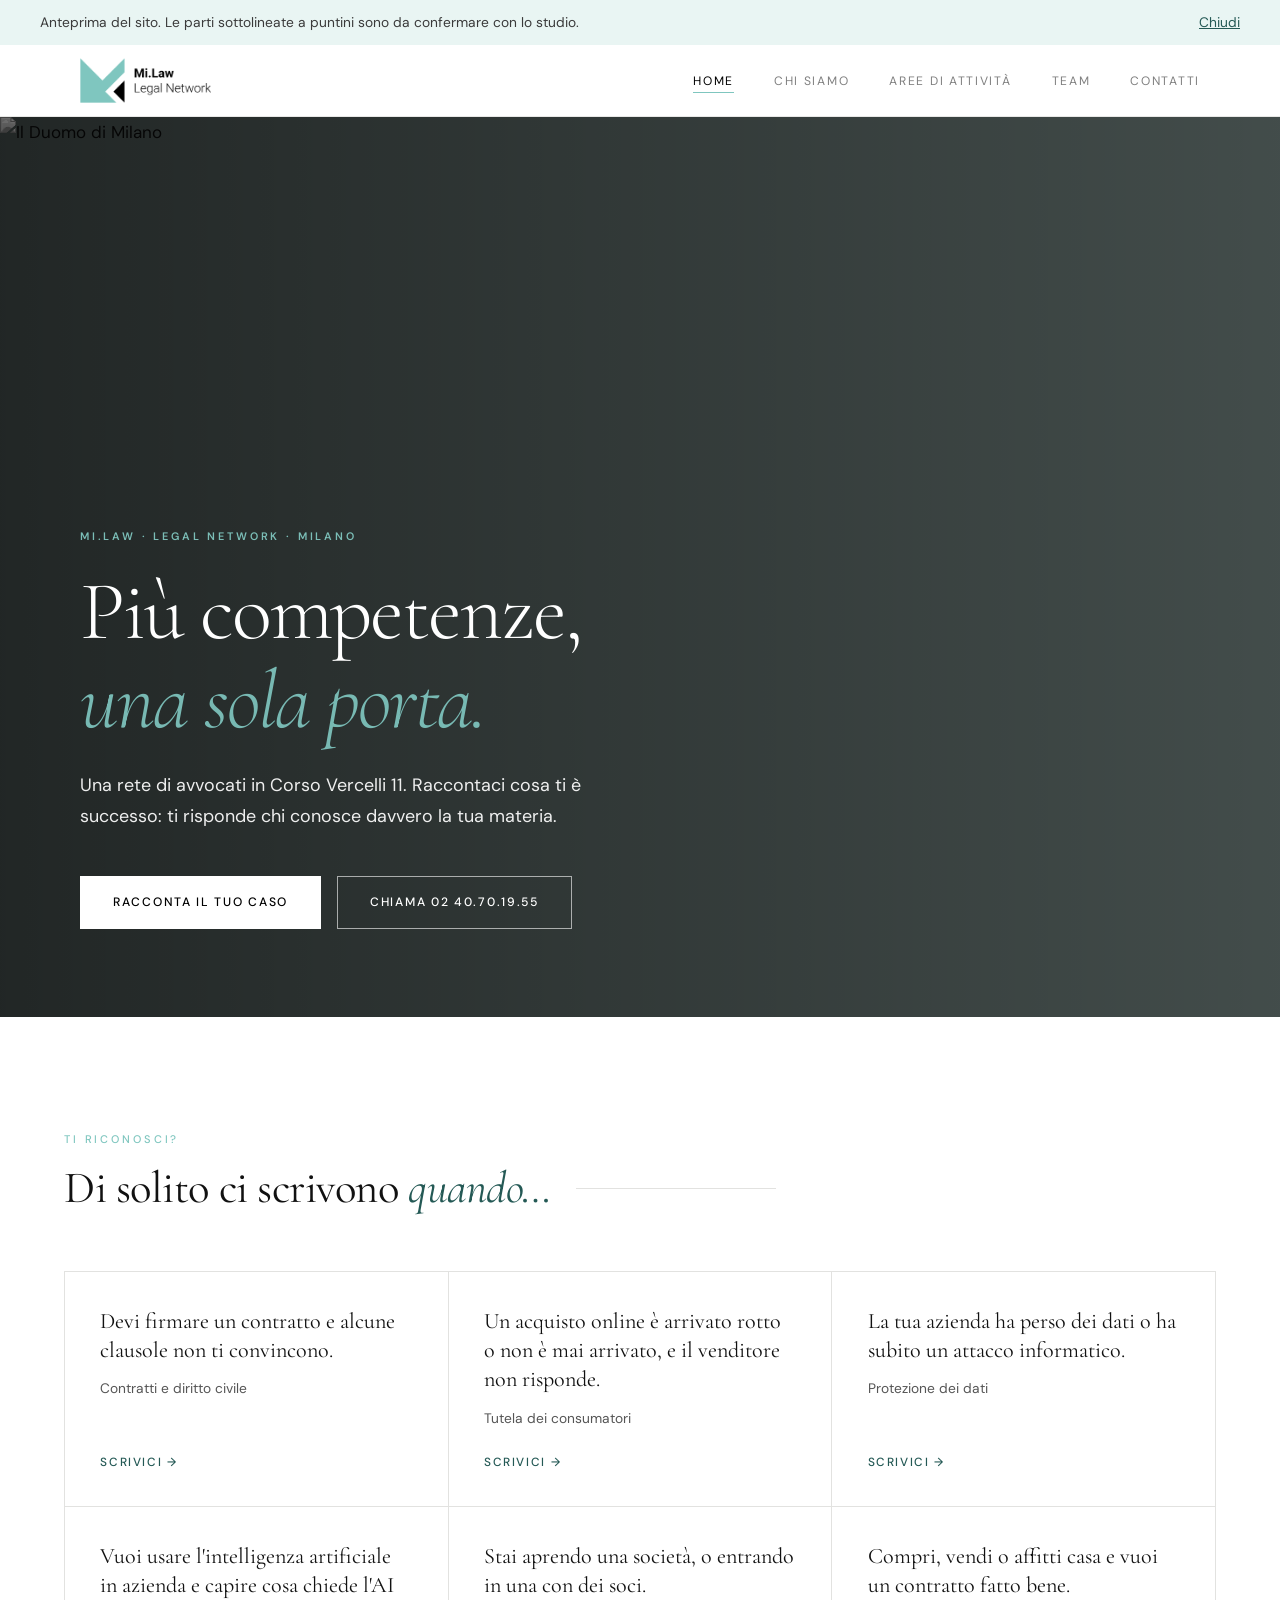
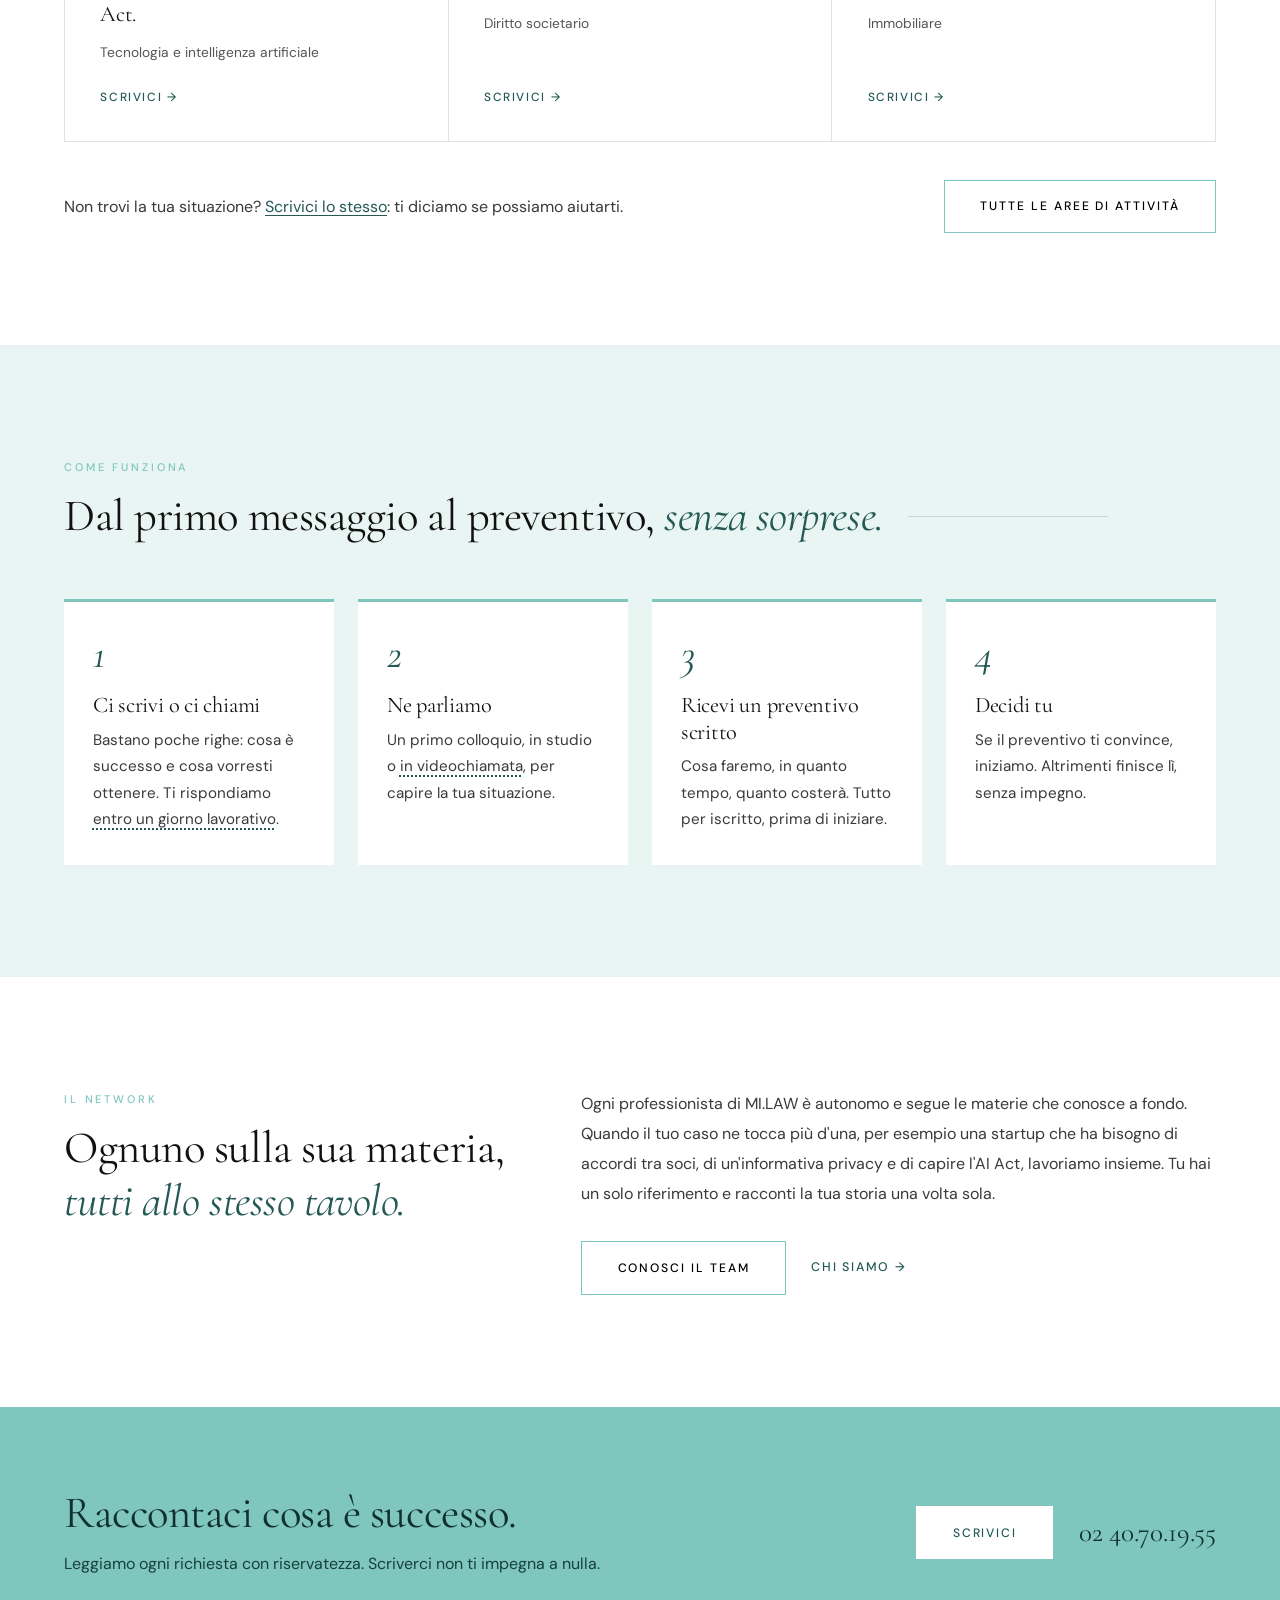
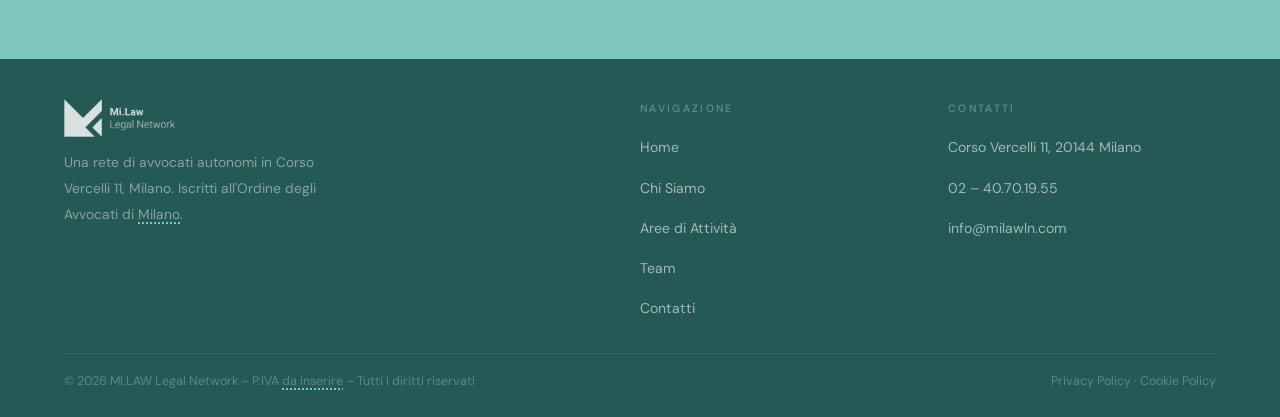
==== index.html @ 8bda4c44 "Add files via upload" ====
<!DOCTYPE html>
<html lang="it">
<head>
  <meta charset="UTF-8">
  <meta name="robots" content="noindex, nofollow"><!-- solo anteprima: togliere nella versione su Hostinger -->
  <meta name="viewport" content="width=device-width, initial-scale=1.0">
  <title>MI.LAW Legal Network · Avvocati a Milano, Corso Vercelli 11</title>
  <meta name="description" content="MI.LAW Legal Network, Corso Vercelli 11 a Milano: contratti, dati personali, tecnologia e intelligenza artificiale, consumatori, società e immobili. Raccontaci il tuo caso.">
  <link rel="stylesheet" href="style.css">
  <link rel="stylesheet" href="tema.css?v=2">
</head>
<body>

  <div class="preview-note">
    <span>Anteprima del sito. Le parti sottolineate a puntini sono da confermare con lo studio.</span>
    <button type="button" onclick="this.parentElement.remove()">Chiudi</button>
  </div>

  <!-- NAVBAR (come nel sito attuale) -->
  <nav class="navbar">
    <div class="container">
      <a href="index.html" class="logo">
        <img src="img/logomilaw.png" alt="MI.LAW Legal Network"
             onerror="this.style.display='none';this.nextElementSibling.style.display='inline'">
        <span class="logo-text" style="display:none;">MI.LAW <span>Legal Network</span></span>
      </a>
      <button class="hamburger" id="hamburger" aria-label="Apri menu" aria-expanded="false">
        <span></span><span></span><span></span>
      </button>
      <ul class="nav-links" id="nav-links">
        <li><a href="index.html" class="active">Home</a></li>
        <li><a href="chi-siamo.html">Chi Siamo</a></li>
        <li><a href="aree.html">Aree di Attività</a></li>
        <li><a href="team.html">Team</a></li>
        <li><a href="contatti.html">Contatti</a></li>
      </ul>
    </div>
  </nav>

  <main class="page-content">

    <!-- 1. HERO con foto di Milano -->
    <section class="hero-cover">
      <img class="hero-cover-img"
           src="https://images.unsplash.com/photo-1610016302534-6f67f1c968d8?w=2000&q=80&auto=format&fit=crop"
           alt="Il Duomo di Milano">
      <div class="hero-cover-overlay"></div>
      <div class="hero-cover-content">
        <span class="hero-cover-tag">MI.LAW · Legal Network · Milano</span>
        <h1>Più competenze,<br><em>una sola porta.</em></h1>
        <p class="hero-cover-sub">Una rete di avvocati in Corso Vercelli 11. Raccontaci cosa ti è successo: ti risponde chi conosce davvero la tua materia.</p>
        <div class="hero-cover-actions">
          <a href="contatti.html" class="btn btn-teal">Racconta il tuo caso</a>
          <a href="tel:+390240701955" class="btn btn-light">Chiama 02 40.70.19.55</a>
        </div>
      </div>
    </section>

    <!-- 2. SITUAZIONI: scegli la tua, il modulo nei Contatti si prepara da solo -->
    <section class="section" id="situazioni">
      <div class="container">
        <div class="section-header fade-in">
          <span class="section-tag">Ti riconosci?</span>
          <div class="section-line"><h2>Di solito ci scrivono <em>quando…</em></h2></div>
        </div>
        <div class="sit-grid">
          <a class="sit fade-in" href="contatti.html?area=contratti">
            <span class="what">Devi firmare un contratto e alcune clausole non ti convincono.</span>
            <span class="who">Contratti e diritto civile</span><span class="go">Scrivici →</span></a>
          <a class="sit fade-in" href="contatti.html?area=consumatori">
            <span class="what">Un acquisto online è arrivato rotto o non è mai arrivato, e il venditore non risponde.</span>
            <span class="who">Tutela dei consumatori</span><span class="go">Scrivici →</span></a>
          <a class="sit fade-in" href="contatti.html?area=dati">
            <span class="what">La tua azienda ha perso dei dati o ha subito un attacco informatico.</span>
            <span class="who">Protezione dei dati</span><span class="go">Scrivici →</span></a>
          <a class="sit fade-in" href="contatti.html?area=ai">
            <span class="what">Vuoi usare l'intelligenza artificiale in azienda e capire cosa chiede l'AI Act.</span>
            <span class="who">Tecnologia e intelligenza artificiale</span><span class="go">Scrivici →</span></a>
          <a class="sit fade-in" href="contatti.html?area=societa">
            <span class="what">Stai aprendo una società, o entrando in una con dei soci.</span>
            <span class="who">Diritto societario</span><span class="go">Scrivici →</span></a>
          <a class="sit fade-in" href="contatti.html?area=immobili">
            <span class="what">Compri, vendi o affitti casa e vuoi un contratto fatto bene.</span>
            <span class="who">Immobiliare</span><span class="go">Scrivici →</span></a>
        </div>
        <div class="sit-foot fade-in">
          <p>Non trovi la tua situazione? <a href="contatti.html">Scrivici lo stesso</a>: ti diciamo se possiamo aiutarti.</p>
          <a href="aree.html" class="btn btn-secondary">Tutte le aree di attività</a>
        </div>
      </div>
    </section>

    <!-- 3. COME FUNZIONA (fondo verde acqua chiaro) -->
    <section class="section section-acqua">
      <div class="container">
        <div class="section-header fade-in">
          <span class="section-tag">Come funziona</span>
          <div class="section-line"><h2>Dal primo messaggio al preventivo, <em>senza sorprese.</em></h2></div>
        </div>
        <ol class="steps">
          <li class="fade-in"><span class="n">1</span><h3>Ci scrivi o ci chiami</h3>
            <p>Bastano poche righe: cosa è successo e cosa vorresti ottenere. Ti rispondiamo <span class="tbc" title="Da confermare con lo studio">entro un giorno lavorativo</span>.</p></li>
          <li class="fade-in"><span class="n">2</span><h3>Ne parliamo</h3>
            <p>Un primo colloquio, in studio o <span class="tbc" title="Da confermare con lo studio">in videochiamata</span>, per capire la tua situazione.</p></li>
          <li class="fade-in"><span class="n">3</span><h3>Ricevi un preventivo scritto</h3>
            <p>Cosa faremo, in quanto tempo, quanto costerà. Tutto per iscritto, prima di iniziare.</p></li>
          <li class="fade-in"><span class="n">4</span><h3>Decidi tu</h3>
            <p>Se il preventivo ti convince, iniziamo. Altrimenti finisce lì, senza impegno.</p></li>
        </ol>
      </div>
    </section>

    <!-- 4. LA RETE: breve, rimanda a Chi siamo e Team -->
    <section class="section">
      <div class="container rete-short">
        <div class="fade-in">
          <span class="section-tag">Il network</span>
          <h2>Ognuno sulla sua materia, <em>tutti allo stesso tavolo.</em></h2>
        </div>
        <div class="fade-in">
          <p>Ogni professionista di MI.LAW è autonomo e segue le materie che conosce a fondo. Quando il tuo caso ne tocca più d'una, per esempio una startup che ha bisogno di accordi tra soci, di un'informativa privacy e di capire l'AI Act, lavoriamo insieme. Tu hai un solo riferimento e racconti la tua storia una volta sola.</p>
          <div class="rete-links">
            <a href="team.html" class="btn btn-secondary">Conosci il team</a>
            <a href="chi-siamo.html" class="link-acqua">Chi siamo →</a>
          </div>
        </div>
      </div>
    </section>

    <!-- 5. INVITO FINALE (fascia verde acqua) -->
    <section class="cta-acqua">
      <div class="container cta-inner fade-in">
        <div>
          <h2>Raccontaci cosa è successo.</h2>
          <p>Leggiamo ogni richiesta con riservatezza. Scriverci non ti impegna a nulla.</p>
        </div>
        <div class="cta-actions">
          <a href="contatti.html" class="btn btn-ink">Scrivici</a>
          <a href="tel:+390240701955" class="cta-tel">02 40.70.19.55</a>
        </div>
      </div>
    </section>

  </main>

  <!-- FOOTER (come nel sito attuale, in verde scuro invece che nero) -->
  <footer>
    <div class="container">
      <div class="footer-grid">
        <div class="footer-brand">
          <a href="index.html" class="footer-logo">
            <img src="img/logomilaw.png" alt="MI.LAW Legal Network"
                 onerror="this.style.display='none';this.nextElementSibling.style.display='inline'">
            <span class="logo-text" style="display:none;">MI.LAW <span>Legal Network</span></span>
          </a>
          <p>Una rete di avvocati autonomi in Corso Vercelli 11, Milano. Iscritti all'Ordine degli Avvocati di <span class="tbc">Milano</span>.</p>
        </div>
        <div class="footer-col">
          <h4>Navigazione</h4>
          <ul>
            <li><a href="index.html">Home</a></li>
            <li><a href="chi-siamo.html">Chi Siamo</a></li>
            <li><a href="aree.html">Aree di Attività</a></li>
            <li><a href="team.html">Team</a></li>
            <li><a href="contatti.html">Contatti</a></li>
          </ul>
        </div>
        <div class="footer-col">
          <h4>Contatti</h4>
          <ul>
            <li><a href="https://maps.google.com?q=Corso+Vercelli+11+Milano" target="_blank" rel="noopener">Corso Vercelli 11, 20144 Milano</a></li>
            <li><a href="tel:+390240701955">02 – 40.70.19.55</a></li>
            <li><a href="mailto:info@milawln.com">info@milawln.com</a></li>
          </ul>
        </div>
      </div>
      <div class="footer-bottom">
        <p>© 2026 MI.LAW Legal Network – P.IVA <span class="tbc">da inserire</span> – Tutti i diritti riservati</p>
        <p><a href="#">Privacy Policy</a> · <a href="#">Cookie Policy</a></p>
      </div>
    </div>
  </footer>

  <nav class="callbar" aria-label="Contatto rapido">
    <a href="tel:+390240701955">Chiama</a>
    <a href="contatti.html">Scrivici</a>
  </nav>

  <script>
    var hamburger = document.getElementById('hamburger'), navLinks = document.getElementById('nav-links');
    hamburger.addEventListener('click', function () { var o = navLinks.classList.toggle('open'); hamburger.setAttribute('aria-expanded', o); });
    var obs = 'IntersectionObserver' in window ? new IntersectionObserver(function (es) {
      es.forEach(function (e) { if (e.isIntersecting) { e.target.classList.add('visible'); obs.unobserve(e.target); } });
    }, { threshold: 0.1 }) : null;
    document.querySelectorAll('.fade-in').forEach(function (el) { obs ? obs.observe(el) : el.classList.add('visible'); });
  </script>
</body>
</html>
---- style.css ----
/* ============================================================
   MI.LAW - LEGAL NETWORK | style.css  v4.0
   Palette: #7fc6bf (Teal) · #FFFFFF (White) · #000000 (Black)
   ============================================================ */

@import url('https://fonts.googleapis.com/css2?family=Cormorant+Garamond:ital,wght@0,300;0,400;0,600;1,300;1,400;1,600&family=DM+Sans:ital,wght@0,300;0,400;0,500;1,300&display=swap');

/* ── Reset & Base ── */
*, *::before, *::after { box-sizing: border-box; margin: 0; padding: 0; }

:root {
  --teal:     #7fc6bf;
  --teal-dk:  #5fada6;
  --white:    #ffffff;
  --black:    #000000;
  --gray:     #f5f5f3;
  --gray-md:  #ebebea;
  --text:     #111111;
  --text-sub: #3a3a3a;
  --text-lt:  #555555;
  --border:   #e2e2e0;
  --serif:    'Cormorant Garamond', Georgia, serif;
  --sans:     'DM Sans', system-ui, sans-serif;
  --max:      1200px;
  --nav-h:    72px;
}

html { scroll-behavior: smooth; }

body {
  font-family: var(--sans);
  font-weight: 400;
  font-size: 17px;           /* +1px per leggibilità */
  line-height: 1.85;         /* interlinea più ariosa */
  color: var(--text);
  background: var(--white);
  -webkit-font-smoothing: antialiased;
}

a       { color: inherit; text-decoration: none; }
img     { display: block; max-width: 100%; }

/* ══════════════════════════════════════════
   TYPOGRAPHY — migliorata leggibilità
   ══════════════════════════════════════════ */
h1, h2, h3 {
  font-family: var(--serif);
  font-weight: 400;
  line-height: 1.18;
  letter-spacing: -0.01em;
  color: var(--text);
}

h1 { font-size: clamp(2.4rem, 5vw, 4rem); }
h2 { font-size: clamp(1.9rem, 3.5vw, 2.9rem); }
h3 { font-size: clamp(1.15rem, 1.8vw, 1.4rem); font-weight: 400; }

em { color: var(--teal); font-style: italic; }

p {
  font-size: 1rem;           /* base fisso più leggibile */
  color: var(--text-sub);
  max-width: 68ch;
  line-height: 1.88;         /* più spazio tra le righe */
  margin-bottom: 0;
}

/* ══════════════════════════════════════════
   LAYOUT
   ══════════════════════════════════════════ */
.container {
  width: min(var(--max), 100% - 5rem);
  margin-inline: auto;
}

@media (max-width: 600px) {
  .container { width: min(var(--max), 100% - 2.5rem); }
}

/* ══════════════════════════════════════════
   NAVBAR
   ══════════════════════════════════════════ */
.navbar {
  position: static;
  width: 100%;
  height: var(--nav-h);
  background: var(--white);
  display: flex;
  align-items: center;
  border-bottom: 1px solid #e8e8e6;
  z-index: 100;
}

.navbar .container {
  display: flex;
  align-items: center;
  justify-content: space-between;
  width: 100%;
  max-width: 1200px;
  margin: 0 auto;
  padding: 0 2.5rem;
}

.logo {
  display: flex;
  align-items: center;
  flex-shrink: 0;
  line-height: 1;
}

.logo img {
  height: 45px;
  width: auto;
  display: block;
  object-fit: contain;
}

.logo-text {
  font-family: var(--serif);
  font-size: 1.22rem;
  font-weight: 600;
  color: var(--black);
  letter-spacing: 0.12em;
  text-transform: uppercase;
}
.logo-text span {
  color: var(--teal);
  font-weight: 300;
  font-style: italic;
  letter-spacing: 0.04em;
  text-transform: none;
}

.nav-links {
  display: flex;
  gap: 2.5rem;
  list-style: none;
  flex-shrink: 0;
}

.nav-links a {
  font-family: var(--sans);
  font-size: 0.76rem;
  font-weight: 400;
  letter-spacing: 0.14em;
  text-transform: uppercase;
  color: rgba(0,0,0,0.5);
  transition: color 0.2s;
  position: relative;
  white-space: nowrap;
}

.nav-links a::after {
  content: '';
  position: absolute;
  bottom: -4px; left: 0;
  width: 0; height: 1px;
  background: var(--teal);
  transition: width 0.3s ease;
}

.nav-links a:hover,
.nav-links a.active { color: var(--black); }

.nav-links a:hover::after,
.nav-links a.active::after { width: 100%; }

.hamburger {
  display: none;
  flex-direction: column;
  gap: 5px;
  background: none;
  border: none;
  padding: 4px;
}
.hamburger span {
  display: block;
  width: 24px; height: 1px;
  background: var(--black);
  transition: all 0.3s;
}

@media (max-width: 820px) {
  .hamburger { display: flex; }
  .navbar { position: relative; }
  .nav-links {
    position: absolute;
    top: var(--nav-h); left: 0; right: 0;
    background: var(--white);
    border-bottom: 1px solid #e8e8e6;
    flex-direction: column;
    gap: 0;
    padding: 1rem 0 2rem;
    transform: translateY(-110%);
    transition: transform 0.35s ease;
    z-index: 99;
  }
  .nav-links.open { transform: translateY(0); }
  .nav-links a { display: block; padding: 0.9rem 2rem; font-size: 0.88rem; }
  .navbar .container { padding: 0 1.5rem; }
}

/* ══════════════════════════════════════════
   PAGE SHELL
   ══════════════════════════════════════════ */
.page-content { min-height: 100vh; }

/* ══════════════════════════════════════════
   HERO (old centrato — mantenuto per compat.)
   ══════════════════════════════════════════ */
.hero {
  min-height: calc(100vh - var(--nav-h));
  display: flex;
  flex-direction: column;
  align-items: center;
  justify-content: center;
  text-align: center;
  padding: 6rem 1.5rem;
  position: relative;
  overflow: hidden;
}

.hero-eyebrow {
  font-family: var(--sans);
  font-size: 0.75rem;
  font-weight: 700;
  letter-spacing: 0.22em;
  text-transform: uppercase;
  color: var(--black);
  margin-bottom: 1.5rem;
  opacity: 0;
  animation: fadeUp 0.8s 0.2s ease forwards;
}

.hero h1 {
  max-width: 820px;
  margin-bottom: 2rem;
  opacity: 0;
  animation: fadeUp 0.9s 0.4s ease forwards;
}
.hero h1 em { display: block; color: var(--teal); }

.hero-text {
  max-width: 600px;
  font-size: 1.04rem;
  line-height: 1.9;
  color: var(--text-sub);
  margin-bottom: 3rem;
  opacity: 0;
  animation: fadeUp 1s 0.6s ease forwards;
}

.btn-group {
  display: flex;
  gap: 1rem;
  flex-wrap: wrap;
  justify-content: center;
  opacity: 0;
  animation: fadeUp 1s 0.8s ease forwards;
}

/* ══════════════════════════════════════════
   BUTTONS
   ══════════════════════════════════════════ */
.btn {
  display: inline-block;
  font-family: var(--sans);
  font-size: 0.76rem;
  font-weight: 500;
  letter-spacing: 0.16em;
  text-transform: uppercase;
  padding: 0.9rem 2.2rem;
  border: 1px solid currentColor;
  transition: all 0.25s ease;
}

.btn-primary { background: var(--black); color: var(--white); border-color: var(--black); }
.btn-primary:hover { background: var(--teal); border-color: var(--teal); color: var(--white); }

.btn-secondary { background: transparent; color: var(--black); border-color: var(--teal); }
.btn-secondary:hover { background: var(--teal); color: var(--white); }

/* ══════════════════════════════════════════
   SECTION BASE
   ══════════════════════════════════════════ */
.section { padding: 7rem 1.5rem; }
.section-alt { background: var(--gray); }

.section-header { margin-bottom: 3.5rem; }

.section-tag {
  font-family: var(--sans);
  font-size: 0.69rem;
  font-weight: 500;
  letter-spacing: 0.26em;
  text-transform: uppercase;
  color: var(--teal);
  margin-bottom: 0.8rem;
  display: block;
}

.section-line {
  display: flex;
  align-items: center;
  gap: 1.5rem;
}
.section-line::after {
  content: '';
  flex: 1;
  height: 1px;
  background: var(--border);
  max-width: 200px;
}

/* ══════════════════════════════════════════
   PAGE HERO (Internal Pages)
   ══════════════════════════════════════════ */
.page-hero {
  background: var(--black);
  color: var(--white);
  padding: 5rem 1.5rem 4rem;
}

.page-hero h1 { color: var(--white); }
.page-hero .page-hero-sub {
  display: block;
  color: rgba(255,255,255,0.45);
  font-size: 0.74rem;
  letter-spacing: 0.22em;
  text-transform: uppercase;
  margin-bottom: 0.8rem;
  font-family: var(--sans);
  font-weight: 500;
}

/* ══════════════════════════════════════════
   CHI SIAMO
   ══════════════════════════════════════════ */
.about-grid {
  display: grid;
  grid-template-columns: 1fr 1fr;
  gap: 5rem;
  align-items: start;
}

.about-right {
  padding-top: 0.5rem;
  border-left: 1px solid var(--border);
  padding-left: 3rem;
}

.pillar-list {
  list-style: none;
  margin-top: 2rem;
  display: flex;
  flex-direction: column;
  gap: 1rem;
}

.pillar-list li {
  display: flex;
  align-items: baseline;
  gap: 0.75rem;
  font-size: 0.95rem;
  font-weight: 400;
  color: var(--text-sub);
  line-height: 1.6;
}

.pillar-list li::before {
  content: '';
  width: 5px; height: 5px;
  border-radius: 50%;
  background: var(--teal);
  flex-shrink: 0;
  transform: translateY(-1px);
}

@media (max-width: 768px) {
  .about-grid { grid-template-columns: 1fr; gap: 3rem; }
  .about-right { border-left: none; padding-left: 0; border-top: 1px solid var(--border); padding-top: 2rem; }
}

/* ══════════════════════════════════════════
   AREA CARDS (Aree + Approccio Home)
   ══════════════════════════════════════════ */
.areas-grid {
  display: grid;
  grid-template-columns: repeat(auto-fit, minmax(280px, 1fr));
  gap: 0;
  border: 1px solid var(--border);
}

.area-card {
  padding: 2.8rem 2.4rem;
  border-right: 1px solid var(--border);
  border-bottom: 1px solid var(--border);
  position: relative;
  overflow: hidden;
  transition: background 0.28s ease;
  background: var(--white);
}

.area-card:hover { background: #111; }
.area-card:hover .area-num  { color: rgba(127,198,191,0.7); }
.area-card:hover h3          { color: var(--white); }
.area-card:hover .area-desc  { color: rgba(255,255,255,0.75); }
.area-card:hover .area-icon-wrap svg { stroke: var(--teal); }

.area-card::before {
  content: '';
  position: absolute;
  bottom: 0; left: 0;
  width: 0; height: 2px;
  background: var(--teal);
  transition: width 0.4s ease;
}
.area-card:hover::before { width: 100%; }

.area-num {
  font-family: var(--serif);
  font-size: 0.76rem;
  color: var(--teal);
  letter-spacing: 0.12em;
  margin-bottom: 1rem;
  transition: color 0.28s;
}

.area-icon-wrap {
  margin-bottom: 1.1rem;
  line-height: 1;
}
.area-icon-wrap svg {
  display: block;
  transition: stroke 0.28s ease;
}

.area-card h3 {
  font-size: 1.1rem;
  margin-bottom: 0.7rem;
  transition: color 0.28s;
  color: var(--text);
}

.area-desc {
  font-size: 0.92rem;         /* +leggibilità */
  color: var(--text-lt);
  line-height: 1.82;
  max-width: none;
  transition: color 0.28s;
}

/* ══════════════════════════════════════════
   TEAM — FLIP CARDS
   ══════════════════════════════════════════ */
.team-grid {
  display: grid;
  grid-template-columns: repeat(auto-fill, minmax(260px, 1fr));
  gap: 1.5rem;
}

.flip-card {
  height: 400px;
  position: relative;
  overflow: hidden;
}

/* Il wrapper non ruota più — fronte e retro si sovrappongono */
.flip-card-inner {
  position: absolute;
  inset: 0;
}

/* ── FRONTE: placeholder foto ── */
.flip-front {
  position: absolute;
  inset: 0;
  background: linear-gradient(160deg, #aeaeab 0%, #c6c6c3 100%);
  display: flex;
  flex-direction: column;
  justify-content: flex-end;
  transition: opacity 0.45s ease;
  z-index: 1;
}

/* ── RETRO: sale dal basso con clip-path ── */
.flip-back {
  position: absolute;
  inset: 0;
  background: var(--black);
  padding: 2rem 2rem 2rem;
  display: flex;
  flex-direction: column;
  justify-content: space-between;
  gap: 1rem;
  clip-path: inset(100% 0 0 0);
  transition: clip-path 0.5s cubic-bezier(0.4, 0, 0.2, 1);
  z-index: 2;
}

/* Hover / touch-flipped */
.flip-card:hover .flip-back,
.flip-card.is-flipped .flip-back {
  clip-path: inset(0% 0 0 0);
}

.flip-card:hover .flip-front,
.flip-card.is-flipped .flip-front {
  opacity: 0;
}

.flip-photo-placeholder {
  position: absolute;
  inset: 0;
  display: flex;
  flex-direction: column;
  align-items: center;
  justify-content: center;
  gap: 0.7rem;
}

.flip-photo-placeholder svg { display: none; }

/* Ritratto: quando arrivano le foto, basta inserire
   <img class="flip-photo" src="img/team/nome.jpg" alt="Avv. Nome Cognome">
   al posto del blocco .flip-photo-placeholder */
.flip-photo {
  position: absolute;
  inset: 0;
  width: 100%;
  height: 100%;
  object-fit: cover;
  object-position: center 20%;
  filter: grayscale(1);
}

.flip-photo-placeholder::before,
.flip-photo-placeholder::after {
  content: '';
  display: block;
  width: 28px;
  height: 1px;
  background: rgba(255,255,255,0.38);
}

.flip-photo-placeholder span {
  font-family: var(--serif);
  font-size: 0.95rem;
  font-weight: 300;
  font-style: italic;
  letter-spacing: 0.08em;
  color: rgba(255,255,255,0.45);
}

/* Fascia nome in basso */
.flip-front-content {
  position: relative;
  z-index: 2;
  padding: 1.4rem 1.8rem 1.8rem;
  background: linear-gradient(to top, rgba(0,0,0,0.78) 0%, rgba(0,0,0,0.4) 65%, transparent 100%);
}

.flip-role {
  font-size: 0.6rem;
  font-weight: 500;
  letter-spacing: 0.24em;
  text-transform: uppercase;
  color: var(--teal);
  margin-bottom: 0.3rem;
}

.flip-front h3 {
  font-size: 1.2rem;
  color: #fff;
  margin-bottom: 0.2rem;
}

.flip-front .flip-areas {
  font-size: 0.78rem;
  color: rgba(255,255,255,0.65);
  line-height: 1.5;
}

.flip-avatar { display: none; }

/* barra teal sinistra */
.flip-front::before {
  content: '';
  position: absolute;
  top: 0; left: 0;
  width: 3px; height: 0;
  background: var(--teal);
  transition: height 0.4s ease;
  z-index: 3;
}
.flip-card:hover .flip-front::before,
.flip-card.is-flipped .flip-front::before { height: 100%; }

/* ── RETRO: testo specializzazione ── */
.flip-back {
  background: var(--black);
  padding: 2rem 2rem 2rem;
  display: flex;
  flex-direction: column;
  justify-content: space-between;
  gap: 1rem;
}

.flip-back-role,
.flip-back h3 {
  display: none;
}

.flip-back-desc {
  font-size: 0.84rem;
  color: rgba(255,255,255,0.72);
  line-height: 1.78;
  flex: 1;
  overflow: hidden;
  display: -webkit-box;
  -webkit-line-clamp: 7;
  -webkit-box-orient: vertical;
}

.flip-tags {
  display: flex;
  flex-wrap: wrap;
  gap: 0.4rem;
  margin-top: 1rem;
}

.flip-tag {
  font-size: 0.6rem;
  font-weight: 500;
  letter-spacing: 0.14em;
  text-transform: uppercase;
  color: rgba(127,198,191,0.85);
  border: 1px solid rgba(127,198,191,0.35);
  padding: 0.25rem 0.6rem;
}

.flip-back-cta {
  display: inline-flex;
  align-items: center;
  justify-content: center;
  gap: 0.5rem;
  margin-top: 1.2rem;
  padding: 0.75rem 1.5rem;
  font-size: 0.68rem;
  font-weight: 500;
  letter-spacing: 0.18em;
  text-transform: uppercase;
  color: var(--black);
  background: var(--teal);
  font-family: var(--sans);
  text-decoration: none;
  transition: background 0.2s, color 0.2s, gap 0.2s;
  align-self: flex-start;
}
.flip-back-cta:hover { background: #fff; color: var(--black); gap: 0.8rem; }

/* Card senza profilo: disabilita il reveal */
.flip-card.no-profile:hover .flip-back,
.flip-card.no-profile.is-flipped .flip-back { clip-path: inset(100% 0 0 0); }
.flip-card.no-profile:hover .flip-front,
.flip-card.no-profile.is-flipped .flip-front { opacity: 1; }

/* Responsivo tablet/mobile */
@media (max-width: 900px) {
  .team-grid { grid-template-columns: repeat(2, 1fr); gap: 1rem; }
  .flip-card  { height: 340px; }
}

@media (max-width: 540px) {
  .team-grid { grid-template-columns: 1fr; gap: 1rem; }
  .flip-card  { height: 320px; }
}

/* ══════════════════════════════════════════
   CONTATTI
   ══════════════════════════════════════════ */
.contact-grid {
  display: grid;
  grid-template-columns: 1fr 1fr;
  gap: 5rem;
  align-items: start;
}

.contact-info-block { display: flex; flex-direction: column; gap: 1.8rem; }

.contact-item { display: flex; gap: 1rem; align-items: flex-start; }
.contact-icon { color: var(--teal); flex-shrink: 0; margin-top: 2px; }

.contact-label {
  font-size: 0.67rem;
  font-weight: 500;
  letter-spacing: 0.18em;
  text-transform: uppercase;
  color: var(--teal);
  margin-bottom: 0.2rem;
}

.contact-value {
  font-size: 0.96rem;
  color: var(--text-sub);
  max-width: none;
  line-height: 1.7;
}

.orari-block {
  padding: 1.4rem 1.6rem;
  background: var(--gray);
  border-left: 2px solid var(--teal);
  margin-top: 1rem;
}

.form-wrapper {
  background: var(--gray);
  padding: 2.4rem;
  border: 1px solid var(--border);
}

.form-title {
  font-family: var(--serif);
  font-size: 1.3rem;
  font-weight: 400;
  color: var(--text);
  margin-bottom: 1.6rem;
}

.form-grid { display: flex; flex-direction: column; gap: 1.05rem; }

.form-row {
  display: grid;
  grid-template-columns: 1fr 1fr;
  gap: 1.05rem;
}

.form-group { display: flex; flex-direction: column; gap: 0.32rem; }

.form-group label {
  font-size: 0.7rem;
  font-weight: 500;
  letter-spacing: 0.15em;
  text-transform: uppercase;
  color: var(--text-lt);
}

.form-group input,
.form-group textarea,
.form-group select {
  font-family: var(--sans);
  font-size: 0.95rem;
  font-weight: 400;
  padding: 0.75rem 1rem;
  border: 1px solid #d5d5d3;
  background: var(--white);
  color: var(--text);
  outline: none;
  transition: border-color 0.2s;
  appearance: none;
  border-radius: 0;
}

.form-group input:focus,
.form-group textarea:focus,
.form-group select:focus { border-color: var(--teal); }

.form-group textarea { resize: vertical; min-height: 120px; }

.privacy-row {
  display: flex;
  align-items: flex-start;
  gap: 0.7rem;
  padding: 0.6rem 0 0;
}

.privacy-row input[type="checkbox"] {
  width: 16px; height: 16px;
  flex-shrink: 0;
  margin-top: 3px;
  accent-color: var(--teal);
}

.privacy-row label { font-size: 0.84rem; color: var(--text-lt); line-height: 1.7; }
.privacy-row a { color: var(--teal); text-decoration: underline; text-underline-offset: 2px; }

.form-submit { margin-top: 0.4rem; }
.form-submit .btn { width: 100%; font-size: 0.76rem; text-align: center; border: none; }

.form-note { font-size: 0.78rem; color: #888; line-height: 1.65; max-width: none; margin-top: 0.5rem; }

@media (max-width: 900px) {
  .contact-grid { grid-template-columns: 1fr; gap: 3rem; }
  .form-row { grid-template-columns: 1fr; }
  .form-wrapper { padding: 1.8rem; }
}

.map-block {
  background: var(--gray);
  height: 300px;
  display: flex;
  align-items: center;
  justify-content: center;
  border: 1px solid var(--border);
  margin-top: 4rem;
}
.map-pin { text-align: center; }
.map-pin p { max-width: none; }

/* ══════════════════════════════════════════
   FOOTER
   ══════════════════════════════════════════ */
footer {
  background: var(--black);
  color: rgba(255,255,255,0.58);
  padding: 2.5rem 1.5rem 1.5rem;
}

.footer-grid {
  display: grid;
  grid-template-columns: 2fr 1fr 1fr;
  gap: 2.5rem;
  padding-bottom: 1.8rem;
  border-bottom: 1px solid rgba(255,255,255,0.08);
}

.footer-logo {
  display: block;
  margin-bottom: 0.8rem;
  line-height: 1;
}
.footer-logo img {
  height: 38px;
  width: auto;
  object-fit: contain;
  filter: brightness(0) invert(1);
  opacity: 0.82;
}

.footer-brand p {
  font-size: 0.86rem;
  color: rgba(255,255,255,0.45);
  max-width: 30ch;
  line-height: 1.88;
}

.footer-col h4 {
  font-family: var(--sans);
  font-size: 0.66rem;
  font-weight: 500;
  letter-spacing: 0.22em;
  text-transform: uppercase;
  color: rgba(255,255,255,0.32);
  margin-bottom: 0.8rem;
}

.footer-col ul { list-style: none; display: flex; flex-direction: column; gap: 0.55rem; }

.footer-col ul li a {
  font-size: 0.88rem;
  color: rgba(255,255,255,0.58);
  transition: color 0.2s;
}
.footer-col ul li a:hover { color: var(--teal); }

.footer-bottom {
  display: flex;
  align-items: center;
  justify-content: space-between;
  flex-wrap: wrap;
  gap: 1rem;
  padding-top: 1rem;
}

.footer-bottom p { font-size: 0.78rem; color: rgba(255,255,255,0.28); max-width: none; }
.footer-bottom a { color: rgba(255,255,255,0.28); transition: color 0.2s; }
.footer-bottom a:hover { color: var(--teal); }

@media (max-width: 768px) {
  .footer-grid { grid-template-columns: 1fr; gap: 2.5rem; }
  .footer-bottom { flex-direction: column; text-align: center; }
}

/* ══════════════════════════════════════════
   VALORI (Chi Siamo)
   ══════════════════════════════════════════ */
.valore-card {
  padding: 2.8rem 2.4rem;
  background: var(--white);
  border: 1px solid var(--border);
  position: relative;
  overflow: hidden;
  transition: background 0.25s ease, border-color 0.25s ease;
}

.valore-card::before {
  content: '';
  position: absolute;
  bottom: 0; left: 0;
  width: 0; height: 2px;
  background: var(--teal);
  transition: width 0.35s ease;
}

.valore-card:hover { background: var(--gray); border-color: var(--teal); }
.valore-card:hover::before { width: 100%; }
.valore-card:hover h3 { color: var(--teal-dk); }

.valore-card h3 { transition: color 0.25s ease; color: var(--text); }
.valore-card p  { color: var(--text-lt); max-width: none; margin-top: 0.5rem; font-size: 0.95rem; }

/* ══════════════════════════════════════════
   ANIMATIONS
   ══════════════════════════════════════════ */
@keyframes fadeUp {
  from { opacity: 0; transform: translateY(22px); }
  to   { opacity: 1; transform: translateY(0); }
}

.fade-in {
  opacity: 0;
  transform: translateY(18px);
  transition: opacity 0.65s ease, transform 0.65s ease;
}
.fade-in.visible { opacity: 1; transform: translateY(0); }

/* ══════════════════════════════════════════
   UTILITY
   ══════════════════════════════════════════ */
.teal        { color: var(--teal); }
.mt-1        { margin-top: 1rem; }
.mt-2        { margin-top: 2rem; }
.text-center { text-align: center; }

/* ══════════════════════════════════════════
   PRELOADER
   ══════════════════════════════════════════ */
#preloader {
  position: fixed;
  inset: 0;
  z-index: 10000;
  background: #0a0a0a;
  display: flex;
  align-items: center;
  justify-content: center;
  transition: opacity 0.75s ease, visibility 0.75s ease;
}

#preloader.preloader-hide {
  opacity: 0;
  visibility: hidden;
  pointer-events: none;
}

.preloader-inner {
  display: flex;
  flex-direction: column;
  align-items: center;
  gap: 2rem;
}

.preloader-logo {
  opacity: 0;
  transform: scale(0.82) translateY(10px);
  animation: preloaderLogoIn 0.7s cubic-bezier(0.22, 1, 0.36, 1) 0.2s forwards;
}

.preloader-logo img {
  height: 72px;
  width: auto;
  filter: brightness(0) invert(1);
  opacity: 0.95;
}

.preloader-bar-wrap {
  width: 160px;
  height: 1px;
  background: rgba(255,255,255,0.1);
  overflow: hidden;
  opacity: 0;
  animation: preloaderFadeIn 0.4s ease 0.7s forwards;
}

.preloader-bar {
  height: 100%;
  width: 0%;
  background: #7fc6bf;
  animation: preloaderProgress 1.8s cubic-bezier(0.4, 0, 0.2, 1) 0.8s forwards;
}

.preloader-label {
  font-family: 'DM Sans', system-ui, sans-serif;
  font-size: 0.65rem;
  font-weight: 400;
  letter-spacing: 0.3em;
  text-transform: uppercase;
  color: rgba(255,255,255,0.3);
  max-width: none;
  opacity: 0;
  animation: preloaderFadeIn 0.5s ease 0.9s forwards;
}

@keyframes preloaderLogoIn { to { opacity: 1; transform: scale(1) translateY(0); } }
@keyframes preloaderFadeIn  { to { opacity: 1; } }
@keyframes preloaderProgress {
  0%  { width: 0%; }
  60% { width: 75%; }
  85% { width: 92%; }
  100%{ width: 100%; }
}

/* ══════════════════════════════════════════
   ACCESSIBILITY WIDGET
   ══════════════════════════════════════════ */
#a11y-trigger {
  position: fixed;
  bottom: 2rem;
  right: 2rem;
  z-index: 9000;
  width: 52px;
  height: 52px;
  border-radius: 50%;
  background: var(--black);
  border: 2px solid var(--teal);
  display: flex;
  align-items: center;
  justify-content: center;
  cursor: pointer;
  box-shadow: 0 4px 20px rgba(0,0,0,0.18);
  transition: background 0.2s, transform 0.2s;
}
#a11y-trigger:hover { background: var(--teal); transform: scale(1.08); }
#a11y-trigger svg   { display: block; }

#a11y-panel {
  position: fixed;
  bottom: 5.8rem;
  right: 2rem;
  z-index: 9000;
  width: 300px;
  background: var(--white);
  border: 1px solid var(--border);
  box-shadow: 0 16px 48px rgba(0,0,0,0.14);
  padding: 1.6rem;
  transform: translateY(12px);
  opacity: 0;
  pointer-events: none;
  transition: opacity 0.25s ease, transform 0.25s ease;
}
#a11y-panel.open {
  opacity: 1;
  pointer-events: all;
  transform: translateY(0);
}

.a11y-header {
  display: flex;
  align-items: center;
  justify-content: space-between;
  margin-bottom: 1.3rem;
  padding-bottom: 1rem;
  border-bottom: 1px solid var(--border);
}
.a11y-header h3 {
  font-family: var(--sans);
  font-size: 0.78rem;
  font-weight: 500;
  letter-spacing: 0.14em;
  text-transform: uppercase;
  color: var(--text);
}
.a11y-close {
  background: none;
  border: none;
  font-size: 1.2rem;
  color: var(--text-lt);
  line-height: 1;
  padding: 2px 6px;
  cursor: pointer;
  transition: color 0.2s;
}
.a11y-close:hover { color: var(--black); }

.a11y-section-label {
  font-size: 0.62rem;
  font-weight: 500;
  letter-spacing: 0.2em;
  text-transform: uppercase;
  color: var(--teal);
  margin: 1.1rem 0 0.6rem;
  display: block;
}

.a11y-btn-group {
  display: flex;
  gap: 0.4rem;
}
.a11y-btn {
  flex: 1;
  padding: 0.5rem 0.3rem;
  border: 1px solid var(--border);
  background: var(--white);
  font-family: var(--sans);
  font-size: 0.78rem;
  font-weight: 400;
  color: var(--text);
  cursor: pointer;
  transition: all 0.18s;
  text-align: center;
}
.a11y-btn:hover        { border-color: var(--teal); color: var(--teal); }
.a11y-btn.active       { background: var(--black); color: var(--white); border-color: var(--black); }

.a11y-toggle-row {
  display: flex;
  align-items: center;
  justify-content: space-between;
  margin-bottom: 0.6rem;
}
.a11y-toggle-label { font-size: 0.86rem; color: var(--text-sub); }

.a11y-switch {
  position: relative;
  width: 38px;
  height: 21px;
  flex-shrink: 0;
}
.a11y-switch input { opacity: 0; width: 0; height: 0; }
.a11y-switch .slider {
  position: absolute;
  inset: 0;
  background: #ddd;
  border-radius: 21px;
  cursor: pointer;
  transition: background 0.22s;
}
.a11y-switch .slider::before {
  content: '';
  position: absolute;
  width: 15px; height: 15px;
  left: 3px; top: 3px;
  border-radius: 50%;
  background: white;
  transition: transform 0.22s;
  box-shadow: 0 1px 4px rgba(0,0,0,0.18);
}
.a11y-switch input:checked + .slider              { background: var(--teal); }
.a11y-switch input:checked + .slider::before      { transform: translateX(17px); }
.a11y-switch input:focus-visible + .slider        { outline: 2px solid var(--teal); outline-offset: 2px; }

.a11y-reset {
  display: block;
  text-align: center;
  margin-top: 1.2rem;
  font-size: 0.74rem;
  color: var(--text-lt);
  cursor: pointer;
  border: none;
  background: none;
  width: 100%;
  padding: 0.4rem;
  transition: color 0.2s;
}
.a11y-reset:hover { color: var(--teal); }

html.a11y-contrast { filter: contrast(1.35) saturate(0.1); }

html.a11y-dark body          { background: #111; color: #f0f0f0; }
html.a11y-dark .navbar       { background: #1a1a1a; border-color: #333; }
html.a11y-dark .section-alt  { background: #1c1c1c; }
html.a11y-dark .area-card    { background: #1c1c1c; border-color: #333; }
html.a11y-dark .valore-card  { background: #1c1c1c; border-color: #333; }
html.a11y-dark .flip-front   { background: #1c1c1c; }
html.a11y-dark p             { color: #ccc; }
html.a11y-dark h1, html.a11y-dark h2, html.a11y-dark h3 { color: #f0f0f0; }

html.a11y-dyslexia body,
html.a11y-dyslexia p,
html.a11y-dyslexia a,
html.a11y-dyslexia button,
html.a11y-dyslexia li  { font-family: Arial, Helvetica, sans-serif !important; letter-spacing: 0.04em; word-spacing: 0.12em; line-height: 1.95 !important; }

html.a11y-links a {
  text-decoration: underline !important;
  text-underline-offset: 3px;
  outline: 1px dashed var(--teal);
  outline-offset: 2px;
}

html.a11y-bigcursor,
html.a11y-bigcursor a,
html.a11y-bigcursor button { cursor: url("data:image/svg+xml,%3Csvg xmlns='http://www.w3.org/2000/svg' width='32' height='32' viewBox='0 0 32 32'%3E%3Ccircle cx='16' cy='16' r='14' fill='none' stroke='%237fc6bf' stroke-width='2'/%3E%3Ccircle cx='16' cy='16' r='4' fill='%237fc6bf'/%3E%3C/svg%3E") 16 16, auto !important; }

html.a11y-spacing p,
html.a11y-spacing li,
html.a11y-spacing .area-desc { line-height: 2.2 !important; letter-spacing: 0.03em; }

html.a11y-focus *:focus {
  outline: 3px solid var(--teal) !important;
  outline-offset: 3px !important;
}

/* ══════════════════════════════════════════
   COOKIE BANNER
   ══════════════════════════════════════════ */
#cookie-banner {
  position: fixed;
  bottom: 0; left: 0; right: 0;
  z-index: 8900;
  background: var(--white);
  border-top: 1px solid var(--border);
  box-shadow: 0 -8px 40px rgba(0,0,0,0.08);
  padding: 1.4rem 2rem;
  transform: translateY(100%);
  opacity: 0;
  transition: transform 0.45s cubic-bezier(0.22,1,0.36,1), opacity 0.45s ease;
}

#cookie-banner.cookie-visible { transform: translateY(0); opacity: 1; }

.cookie-inner {
  display: flex;
  align-items: center;
  justify-content: space-between;
  gap: 2rem;
  max-width: 1200px;
  margin: 0 auto;
  flex-wrap: wrap;
}

.cookie-text { flex: 1; min-width: 260px; }

.cookie-title {
  font-family: var(--serif);
  font-size: 1.05rem;
  font-weight: 400;
  color: var(--text);
  margin-bottom: 0.35rem;
  max-width: none;
}

.cookie-body {
  font-size: 0.86rem;
  color: var(--text-lt);
  line-height: 1.68;
  max-width: 68ch;
}

.cookie-body a { color: var(--teal); text-decoration: underline; text-underline-offset: 2px; }

.cookie-actions {
  display: flex;
  gap: 0.6rem;
  flex-shrink: 0;
  flex-wrap: wrap;
  align-items: center;
}

.cookie-btn {
  font-family: var(--sans);
  font-size: 0.72rem;
  font-weight: 500;
  letter-spacing: 0.12em;
  text-transform: uppercase;
  padding: 0.7rem 1.4rem;
  border: 1px solid var(--border);
  background: var(--white);
  color: var(--text);
  cursor: pointer;
  transition: all 0.2s ease;
  white-space: nowrap;
}

.cookie-customize:hover { border-color: var(--teal); color: var(--teal); }
.cookie-reject { background: var(--white); border-color: var(--black); color: var(--black); }
.cookie-reject:hover { background: var(--gray); }
.cookie-accept { background: var(--black); border-color: var(--black); color: var(--white); }
.cookie-accept:hover { background: var(--teal); border-color: var(--teal); }

#cookie-modal {
  position: fixed;
  inset: 0;
  z-index: 9500;
  display: flex;
  align-items: center;
  justify-content: center;
}

.cookie-modal-overlay {
  position: absolute;
  inset: 0;
  background: rgba(0,0,0,0.45);
}

.cookie-modal-box {
  position: relative;
  z-index: 1;
  background: var(--white);
  width: min(520px, 92vw);
  border: 1px solid var(--border);
  box-shadow: 0 24px 64px rgba(0,0,0,0.16);
}

.cookie-modal-header {
  display: flex;
  align-items: center;
  justify-content: space-between;
  padding: 1.4rem 1.8rem;
  border-bottom: 1px solid var(--border);
}

.cookie-modal-header h3 {
  font-family: var(--sans);
  font-size: 0.8rem;
  font-weight: 500;
  letter-spacing: 0.14em;
  text-transform: uppercase;
  color: var(--text);
}

.cookie-modal-body { padding: 0.4rem 1.8rem; }

.cookie-row {
  display: flex;
  align-items: center;
  justify-content: space-between;
  gap: 1.5rem;
  padding: 1.2rem 0;
  border-bottom: 1px solid var(--border);
}

.cookie-cat-title { font-size: 0.92rem; font-weight: 500; color: var(--text); margin-bottom: 0.25rem; max-width: none; }
.cookie-cat-desc  { font-size: 0.82rem; color: var(--text-lt); line-height: 1.6; max-width: 34ch; }

.cookie-modal-footer {
  padding: 1.2rem 1.8rem;
  border-top: 1px solid var(--border);
  display: flex;
  justify-content: flex-end;
}

@media (max-width: 640px) {
  .cookie-inner { flex-direction: column; align-items: flex-start; gap: 1.2rem; }
  .cookie-actions { width: 100%; justify-content: flex-end; }
  #cookie-banner { padding: 1.2rem 1.4rem; }
}

/* ══════════════════════════════════════════
   HERO SPLIT — Layout asimmetrico
   ══════════════════════════════════════════ */
/* ── HERO COVER — immagine Milano a tutta pagina ── */
.hero-cover {
  position: relative;
  width: 100%;
  height: 100vh;
  min-height: 580px;
  max-height: 960px;
  overflow: hidden;
}

.hero-cover-img {
  position: absolute;
  inset: 0;
  width: 100%;
  height: 100%;
  object-fit: cover;
  object-position: center 30%;
  filter: grayscale(100%) contrast(1.05) brightness(0.92);
  display: block;
}

.hero-cover-overlay {
  position: absolute;
  inset: 0;
  /* Gradiente morbido — più chiaro in alto, leggermente più scuro in basso */
  background: linear-gradient(
    to bottom,
    rgba(0,0,0,0.22) 0%,
    rgba(0,0,0,0.38) 50%,
    rgba(0,0,0,0.58) 100%
  );
}

.hero-cover-content {
  position: absolute;
  inset: 0;
  display: flex;
  flex-direction: column;
  justify-content: flex-end;
  padding: 0 5rem 5.5rem;
  max-width: 820px;
  opacity: 0;
  animation: fadeUp 1s 0.3s ease forwards;
}

.hero-cover-tag {
  font-family: var(--sans);
  font-size: 0.68rem;
  font-weight: 600;
  letter-spacing: 0.26em;
  text-transform: uppercase;
  color: rgba(127,198,191,0.95);
  display: block;
  margin-bottom: 1.4rem;
}

.hero-cover-content h1 {
  font-size: clamp(3rem, 6.5vw, 5.8rem);
  color: var(--white);
  line-height: 1.06;
  font-weight: 300;
  letter-spacing: -0.025em;
  max-width: 14ch;
  margin: 0;
}

.hero-cover-content h1 em {
  font-style: italic;
  color: rgba(127,198,191,0.92);
}

.hero-cover-actions {
  display: flex;
  gap: 1rem;
  margin-top: 2.8rem;
  flex-wrap: wrap;
}

/* Bottone outline bianco per hero cover */
.hero-cover .btn-light {
  background: transparent;
  color: var(--white);
  border: 1px solid rgba(255,255,255,0.6);
}
.hero-cover .btn-light:hover {
  background: rgba(255,255,255,0.12);
  border-color: var(--white);
}

@media (max-width: 768px) {
  .hero-cover { height: 100svh; min-height: 500px; }
  .hero-cover-content { padding: 0 2rem 4rem; }
  .hero-cover-content h1 { font-size: clamp(2.4rem, 10vw, 3.6rem); }
}

@media (max-width: 480px) {
  .hero-cover-content { padding: 0 1.5rem 3.5rem; }
}

/* Bottoni specifici hero */
.btn-light {
  background: transparent;
  color: var(--black);
  border: 1px solid var(--black);
  font-family: var(--sans);
  font-size: 0.76rem;
  font-weight: 500;
  letter-spacing: 0.14em;
  text-transform: uppercase;
  padding: 0.88rem 2rem;
  display: inline-block;
  transition: all 0.22s;
}
.btn-light:hover { background: var(--black); color: var(--white); border-color: var(--black); }

.btn-teal {
  background: var(--white);
  color: var(--black);
  border: 1px solid var(--white);
  font-family: var(--sans);
  font-size: 0.76rem;
  font-weight: 500;
  letter-spacing: 0.14em;
  text-transform: uppercase;
  padding: 0.88rem 2rem;
  display: inline-block;
  transition: all 0.22s;
}
.btn-teal:hover { background: var(--black); border-color: var(--black); color: var(--white); }


/* ── Team card cliccabile (vecchio stile, ancora usato) ── */
.team-card-link { text-decoration: none; display: block; cursor: pointer; }
.team-card-cta {
  display: inline-flex;
  align-items: center;
  gap: 0.4rem;
  margin-top: 1rem;
  font-size: 0.72rem;
  font-weight: 500;
  letter-spacing: 0.14em;
  text-transform: uppercase;
  color: var(--text-lt);
  font-family: var(--sans);
  transition: color 0.2s;
}

/* ── Sidebar email link ── */
.sidebar-email {
  display: inline-flex;
  align-items: center;
  gap: 0.6rem;
  font-size: 0.87rem;
  color: var(--text-sub);
  font-family: var(--sans);
  transition: color 0.2s;
  word-break: break-all;
}
.sidebar-email:hover { color: var(--teal); }

/* ══════════════════════════════════════════
   RESPONSIVE GLOBALE — Tablet & Mobile
   ══════════════════════════════════════════ */
@media (max-width: 1024px) {
  .section { padding: 5rem 1.5rem; }
  .areas-grid { grid-template-columns: repeat(2, 1fr); }
}

@media (max-width: 768px) {
  :root { --nav-h: 64px; }

  body { font-size: 16px; }

  h1 { font-size: clamp(2rem, 7vw, 2.8rem); }
  h2 { font-size: clamp(1.6rem, 5vw, 2.2rem); }
  h3 { font-size: 1.15rem; }

  .section { padding: 4rem 1rem; }

  .page-hero { padding: 3.5rem 1rem 3rem; }

  .about-grid { grid-template-columns: 1fr; gap: 2.5rem; }
  .about-right { border-left: none; padding-left: 0; border-top: 1px solid var(--border); padding-top: 2rem; }

  .areas-grid { grid-template-columns: 1fr; }
  .area-card  { padding: 2rem 1.5rem; }

  .contact-grid { grid-template-columns: 1fr; gap: 2.5rem; }
  .form-row { grid-template-columns: 1fr; }
  .form-wrapper { padding: 1.5rem; }

  .footer-grid { grid-template-columns: 1fr; gap: 2rem; }
  .footer-bottom { flex-direction: column; text-align: center; }

  /* Sezione in cifre */
  .stats-row { flex-direction: column; gap: 2rem; }

  /* Team flip card — griglia a 2 colonne su tablet */
  .team-grid { grid-template-columns: repeat(2, 1fr); gap: 1rem; }
  .flip-card { height: 360px; }
}

@media (max-width: 480px) {
  body { font-size: 15.5px; }

  .container { width: calc(100% - 2rem); }

  .section { padding: 3rem 0.5rem; }

  .navbar .container { padding: 0 1rem; }
  .logo img { height: 38px; }

  .page-hero { padding: 3rem 1rem 2.5rem; }

  .area-card { padding: 1.6rem 1.2rem; }

  .valore-card { padding: 1.8rem 1.4rem; }

  .form-wrapper { padding: 1.2rem; }

  footer { padding: 2rem 1rem 1rem; }

  /* Sezione numeri: colonna singola */
  .section [style*="grid-template-columns:repeat(auto-fit,minmax(160px"] {
    grid-template-columns: repeat(2, 1fr) !important;
    gap: 2rem !important;
  }

  /* Team: colonna singola su mobile piccolo */
  .team-grid { grid-template-columns: 1fr; }
  .flip-card { height: 380px; }
}

/* ══════════════════════════════════════════
   TEAM SU TELEFONO E TABLET (niente mouse)
   La card non si gira: foto e nome sopra,
   dettagli e "Scopri di più" sempre visibili sotto.
   ══════════════════════════════════════════ */
@media (hover: none) {
  .flip-card { height: auto; overflow: visible; }
  .flip-card-inner { position: static; display: flex; flex-direction: column; }

  .flip-front {
    position: relative;
    height: 300px;
    opacity: 1 !important;
  }
  .flip-front::before { display: none; }

  .flip-back {
    position: static;
    clip-path: none !important;
    padding: 1.4rem 1.6rem 1.6rem;
    gap: 0.8rem;
  }
  .flip-back-desc { -webkit-line-clamp: 4; }
  .flip-back-cta { margin-top: 0.6rem; }
}
---- tema.css ----
/* ============================================================
   MI.LAW — tema del sito (nato dalla nuova homepage v3)
   Si carica dopo style.css in tutte le pagine.
   Più bianco e verde acqua (#7FC6BF), quasi niente nero.
   ============================================================ */

:root {
  --acqua:       #7fc6bf;   /* il verde acqua del logo */
  --acqua-chiaro:#e9f5f3;   /* fondo tenue per alternare le sezioni */
  --acqua-scuro: #245955;   /* testo e link verde acqua leggibili su bianco */
}

/* Dati ancora da confermare con lo studio */
.tbc { text-decoration: underline dotted var(--acqua-scuro) 2px; text-underline-offset: 4px; cursor: help; }
footer .tbc { text-decoration-color: var(--acqua); }

.preview-note {
  background: var(--acqua-chiaro); color: var(--text-sub); font-size: 0.86rem;
  padding: 0.6rem 2.5rem; display: flex; gap: 1rem; justify-content: space-between; align-items: center;
}
.preview-note button { background: none; border: 0; color: var(--acqua-scuro); text-decoration: underline; cursor: pointer; font: inherit; }

/* Il corsivo verde acqua resta leggibile sul bianco */
.section em { color: var(--acqua-scuro); }

/* ── Hero ── */
.hero-cover { background: #4a5553; }
.hero-cover-content { max-width: 900px; }
.hero-cover-content h1 { max-width: 16ch; }
.hero-cover-sub { color: rgba(255,255,255,0.92); font-size: 1.12rem; line-height: 1.7; max-width: 44ch; margin-top: 1.6rem; }
.hero-cover-overlay {
  background: linear-gradient(to right, rgba(0,0,0,0.55) 0%, rgba(0,0,0,0.3) 55%, rgba(0,0,0,0.1) 100%);
}

/* ── Situazioni ── */
.sit-grid {
  display: grid; grid-template-columns: repeat(3, 1fr); gap: 1px;
  background: var(--border); border: 1px solid var(--border);
}
.sit {
  background: var(--white); padding: 2.2rem 2.2rem 2rem;
  display: flex; flex-direction: column; gap: 0.7rem; position: relative; transition: background .28s ease;
}
.sit::before { content: ''; position: absolute; left: 0; bottom: 0; height: 3px; width: 0; background: var(--acqua); transition: width .4s ease; }
.sit .what { font-family: var(--serif); font-size: 1.38rem; line-height: 1.32; color: var(--text); }
.sit .who { font-size: 0.86rem; color: var(--text-lt); }
.sit .go {
  margin-top: auto; padding-top: 0.6rem; font-size: 0.74rem; font-weight: 500; letter-spacing: 0.14em; text-transform: uppercase;
  color: var(--acqua-scuro); transition: transform .28s;
}
.sit:hover { background: var(--acqua-chiaro); }
.sit:hover::before { width: 100%; }
.sit:hover .go { transform: translateX(4px); }
.sit-foot { margin-top: 2.4rem; display: flex; flex-wrap: wrap; gap: 1.2rem 2rem; align-items: center; justify-content: space-between; }
.sit-foot a:not(.btn) { color: var(--acqua-scuro); text-decoration: underline; text-underline-offset: 3px; }

/* ── Come funziona su verde acqua chiaro ── */
.section-acqua { background: var(--acqua-chiaro); }
.section-acqua .section-line::after { background: rgba(36,89,85,0.2); }
.steps { display: grid; grid-template-columns: repeat(4, 1fr); gap: 1.5rem; }
.steps li { list-style: none; background: var(--white); padding: 2rem 1.8rem; border-top: 3px solid var(--acqua); }
.steps .n { font-family: var(--serif); font-size: 2.6rem; line-height: 1; color: var(--acqua-scuro); font-style: italic; }
.steps h3 { margin: 0.9rem 0 0.5rem; font-size: 1.4rem; }
.steps p { font-size: 0.95rem; line-height: 1.75; }

/* ── La rete, in breve ── */
.rete-short { display: grid; grid-template-columns: 5fr 7fr; gap: 4rem; align-items: start; }
.rete-short h2 { margin-top: 0.2rem; }
.rete-links { margin-top: 2rem; display: flex; gap: 1.6rem; align-items: center; flex-wrap: wrap; }
.link-acqua { color: var(--acqua-scuro); font-size: 0.78rem; font-weight: 500; letter-spacing: 0.14em; text-transform: uppercase; }
.link-acqua:hover { text-decoration: underline; text-underline-offset: 4px; }

/* ── Fascia finale verde acqua ── */
.cta-acqua { background: var(--acqua); padding: 5rem 1.5rem; }
.cta-inner { display: flex; flex-wrap: wrap; gap: 2rem 3rem; align-items: center; justify-content: space-between; }
.cta-acqua h2 { color: #10302e; }
.cta-acqua p { color: #17403d; margin-top: 0.6rem; }
.cta-actions { display: flex; gap: 1.6rem; align-items: center; flex-wrap: wrap; }
.btn-ink { background: var(--white); color: var(--acqua-scuro); border-color: var(--white); }
.btn-ink:hover { background: var(--acqua-scuro); color: var(--white); border-color: var(--acqua-scuro); }
.cta-tel { font-family: var(--serif); font-size: 1.7rem; color: #10302e; }
.cta-tel:hover { text-decoration: underline; text-underline-offset: 5px; }

/* ── Piè di pagina in verde scuro invece che nero ── */
footer { background: var(--acqua-scuro) !important; }

/* ── Barra di chiamata su telefono ── */
.callbar { display: none; }

/* il menu chiuso non deve affacciarsi sopra la barra di anteprima */
@media (max-width: 820px) {
  .nav-links { visibility: hidden; transition: transform .35s ease, visibility 0s .35s; }
  .nav-links.open { visibility: visible; transition: transform .35s ease; }
}

@media (max-width: 960px) {
  .sit-grid { grid-template-columns: 1fr 1fr; }
  .steps { grid-template-columns: 1fr 1fr; }
  .rete-short { grid-template-columns: 1fr; gap: 1.6rem; }
}

@media (max-width: 600px) {
  .preview-note { padding: 0.6rem 1.25rem; }
  .sit-grid, .steps { grid-template-columns: 1fr; }
  .sit { padding: 1.6rem 1.4rem; }
  .sit .what { font-size: 1.22rem; }
  .hero-cover-sub { font-size: 1rem; }
  .cta-acqua { padding: 3.5rem 1.25rem; }
  .callbar {
    display: grid; grid-template-columns: 1fr 1fr; position: fixed; inset: auto 0 0 0; z-index: 200;
    background: #fff; box-shadow: 0 -1px 0 #e2e2e0;
  }
  .callbar a { padding: 1rem; text-align: center; font-size: 0.8rem; font-weight: 500; letter-spacing: 0.12em; text-transform: uppercase; }
  .callbar a + a { background: var(--acqua-scuro); color: #fff; }
  footer { padding-bottom: 5rem; }
}


/* ============================================================
   Tutto il sito: via il nero, dentro bianco e verde acqua
   ============================================================ */

/* Intestazione delle pagine interne */
.page-hero { background: var(--acqua-chiaro); color: var(--text); }
.page-hero h1 { color: var(--text); }
.page-hero h1 em, .page-hero em { color: var(--acqua-scuro); }
.page-hero .page-hero-sub { color: var(--acqua-scuro); }

/* Corsivi e link verde acqua leggibili sul bianco */
main em { color: var(--acqua-scuro); }
.hero-cover em { color: var(--acqua); }
.privacy-row a { color: var(--acqua-scuro); }

/* Bottoni */
.btn-primary { background: var(--acqua-scuro); border-color: var(--acqua-scuro); color: var(--white); }
.btn-primary:hover { background: var(--acqua); border-color: var(--acqua); color: #0f2e2c; }
.btn-light:hover, .btn-teal:hover { background: var(--acqua-scuro); border-color: var(--acqua-scuro); color: var(--white); }
.cookie-accept { background: var(--acqua-scuro); border-color: var(--acqua-scuro); }

/* Card delle aree: al passaggio verde acqua chiaro invece del nero */
.area-card:hover { background: var(--acqua-chiaro); }
.area-card:hover h3 { color: var(--text); }
.area-card:hover .area-desc { color: var(--text-sub); }
.area-card:hover .area-num { color: var(--acqua-scuro); }

/* Team: il retro delle card in verde scuro */
.flip-back { background: var(--acqua-scuro); }
.flip-back-desc { color: rgba(255,255,255,0.86); }
.flip-tag { color: #fff; border-color: rgba(255,255,255,0.4); }

/* Pagina profilo */
.profile-hero { background: var(--acqua-chiaro) !important; }
.profile-hero h1 { color: var(--text) !important; }
.profile-back { color: var(--acqua-scuro) !important; }
.profile-role { color: var(--acqua-scuro) !important; }
.profile-photo-wrap { background: #cfd8d6 !important; border-color: #c2cdca !important; }
.profile-photo-placeholder { color: rgba(17,17,17,0.45) !important; }
.profile-lang-tag { color: var(--acqua-scuro) !important; border-color: rgba(36,89,85,0.3) !important; }

/* Aree: tre colonne, l'ultima card occupa lo spazio che resta */
.areas-grid { grid-template-columns: repeat(3, 1fr); }
.areas-grid .area-card:last-child:nth-child(3n+2) { grid-column: span 2; }
.areas-grid .area-card:last-child:nth-child(3n+1) { grid-column: span 3; }
@media (max-width: 900px) {
  .areas-grid { grid-template-columns: 1fr 1fr; }
  .areas-grid .area-card:last-child { grid-column: auto !important; }
}
@media (max-width: 600px) { .areas-grid { grid-template-columns: 1fr; } }

/* Contatti: telefono ed email leggibili */
.contact-value a, a.contact-value { color: var(--acqua-scuro); }
/* Contatti: niente scorrimento orizzontale sul telefono */
.contact-grid > * { min-width: 0; }
@media (max-width: 900px) { .contact-grid { grid-template-columns: minmax(0, 1fr); } }

/* ============================================================
   Aree di attività: card con angoli arrotondati, a carosello
   ============================================================ */
.tiles-section { background: #f3f6f5; }
.tiles {
  display: grid; grid-auto-flow: column; grid-auto-columns: minmax(300px, 1fr);
  gap: 20px; overflow-x: auto; scroll-snap-type: x mandatory; scroll-behavior: smooth;
  padding: 8px 4px 28px; margin: 0 -4px; scroll-padding-left: 4px; scrollbar-width: none;
}
.tiles::-webkit-scrollbar { display: none; }
.tiles:focus-visible { outline: 2px solid var(--acqua); outline-offset: 4px; }

.area-tile {
  scroll-snap-align: start; background: var(--white); border-radius: 22px; padding: 10px;
  display: flex; flex-direction: column; height: 520px; min-width: 0;
  transition: box-shadow .35s ease, transform .35s ease;
}
.tile-visual {
  position: relative; flex: none; height: 330px; border-radius: 16px; overflow: hidden;
  display: flex; justify-content: space-between; align-items: flex-start; padding: 18px 20px;
  color: rgba(255,255,255,.9); font-size: 0.9rem; letter-spacing: .02em;
  transition: height .45s cubic-bezier(.2,.7,.2,1);
  background-color: var(--acqua-scuro);
}
/* curve astratte disegnate in SVG, sopra un gradiente verde acqua */
.tile-visual::before {
  content: ''; position: absolute; inset: 0; z-index: 0;
  background-image: url("data:image/svg+xml,%3Csvg xmlns='http://www.w3.org/2000/svg' viewBox='0 0 400 400' preserveAspectRatio='none'%3E%3Cg fill='none' stroke='%23ffffff' stroke-width='1.2'%3E%3Cpath d='M-20 60 C 120 80 260 200 420 420' stroke-opacity='.55'/%3E%3Cpath d='M-20 140 C 140 150 280 260 420 440' stroke-opacity='.3'/%3E%3Cpath d='M-20 300 C 120 300 300 330 420 360' stroke-opacity='.35'/%3E%3Cpath d='M60 -20 C 90 140 220 300 420 330' stroke-opacity='.22'/%3E%3C/g%3E%3C/svg%3E");
  background-size: 100% 100%; transition: transform .8s ease;
}
.tile-visual span { position: relative; z-index: 1; }
.v1 { background: radial-gradient(120% 90% at 85% 15%, #7fc6bf 0%, #3f8e87 38%, #1f4d4a 80%); }
.v2 { background: radial-gradient(110% 100% at 20% 90%, #9fd6d0 0%, #4f9c95 35%, #245955 78%); }
.v2::before { transform: scaleX(-1); }
.v3 { background: radial-gradient(120% 90% at 50% 0%, #7fc6bf 0%, #357d77 45%, #1d4744 85%); }
.v3::before { transform: rotate(180deg); }
.v4 { background: radial-gradient(130% 100% at 0% 0%, #b5e0db 0%, #5aa69f 35%, #245955 80%); }
.v5 { background: radial-gradient(110% 90% at 100% 100%, #8fcfc8 0%, #45918a 40%, #1f4d4a 85%); }
.v5::before { transform: scaleY(-1); }

.tile-body { padding: 22px 16px 12px; display: flex; flex-direction: column; flex: 1; min-height: 0; }
.tile-body h3 { font-size: 1.9rem; line-height: 1.1; font-weight: 500; color: var(--text); }
.tile-per { font-size: 0.95rem; color: var(--text-lt); margin-top: .4rem; line-height: 1.5; }
.tile-more {
  margin-top: auto; opacity: 0; transform: translateY(12px);
  transition: opacity .35s ease .05s, transform .35s ease .05s;
}
.tile-more p { font-size: 0.95rem; color: var(--text); margin-bottom: .5rem; }
.tile-more ul { list-style: none; display: grid; gap: .35rem; }
.tile-more li { position: relative; padding-left: 1.3rem; font-size: 0.98rem; color: var(--text); line-height: 1.45; }
.tile-more li::before { content: ''; position: absolute; left: 0; top: .5em; width: 8px; height: 8px; border-radius: 50%; background: var(--acqua); }
.tile-more a {
  display: inline-block; margin-top: 1rem; font-size: 0.74rem; font-weight: 500; letter-spacing: .14em;
  text-transform: uppercase; color: var(--acqua-scuro);
}
.tile-more a:hover { text-decoration: underline; text-underline-offset: 4px; }

/* al passaggio: la figura si accorcia e compaiono i dettagli */
@media (hover: hover) {
  .area-tile:hover, .area-tile:focus-within { box-shadow: 0 18px 40px -18px rgba(31,77,74,.35); transform: translateY(-4px); }
  .area-tile:hover .tile-visual, .area-tile:focus-within .tile-visual { height: 140px; }
  .area-tile:hover .tile-visual::before { transform: scale(1.15); }
  .area-tile:hover .tile-more, .area-tile:focus-within .tile-more { opacity: 1; transform: none; }
}
/* su telefono e tablet i dettagli sono sempre visibili */
@media (hover: none) {
  .area-tile { height: auto; }
  .tile-visual { height: 150px; }
  .tile-more { opacity: 1; transform: none; margin-top: 1.4rem; }
}

.tiles-nav { display: flex; justify-content: center; gap: 2.4rem; margin-top: .6rem; }
.tiles-nav button {
  width: 48px; height: 48px; border-radius: 50%; border: 1px solid rgba(36,89,85,.25); background: var(--white);
  font-size: 1.2rem; color: var(--acqua-scuro); cursor: pointer; transition: background .25s, color .25s, opacity .25s;
}
.tiles-nav button:hover:not(:disabled) { background: var(--acqua-scuro); color: var(--white); border-color: var(--acqua-scuro); }
.tiles-nav button:disabled { opacity: .35; cursor: default; }

@media (max-width: 600px) {
  .tiles { grid-auto-columns: 84%; }
  .tile-body h3 { font-size: 1.6rem; }
}
@media (prefers-reduced-motion: reduce) {
  .area-tile, .tile-visual, .tile-visual::before, .tile-more { transition: none; }
}
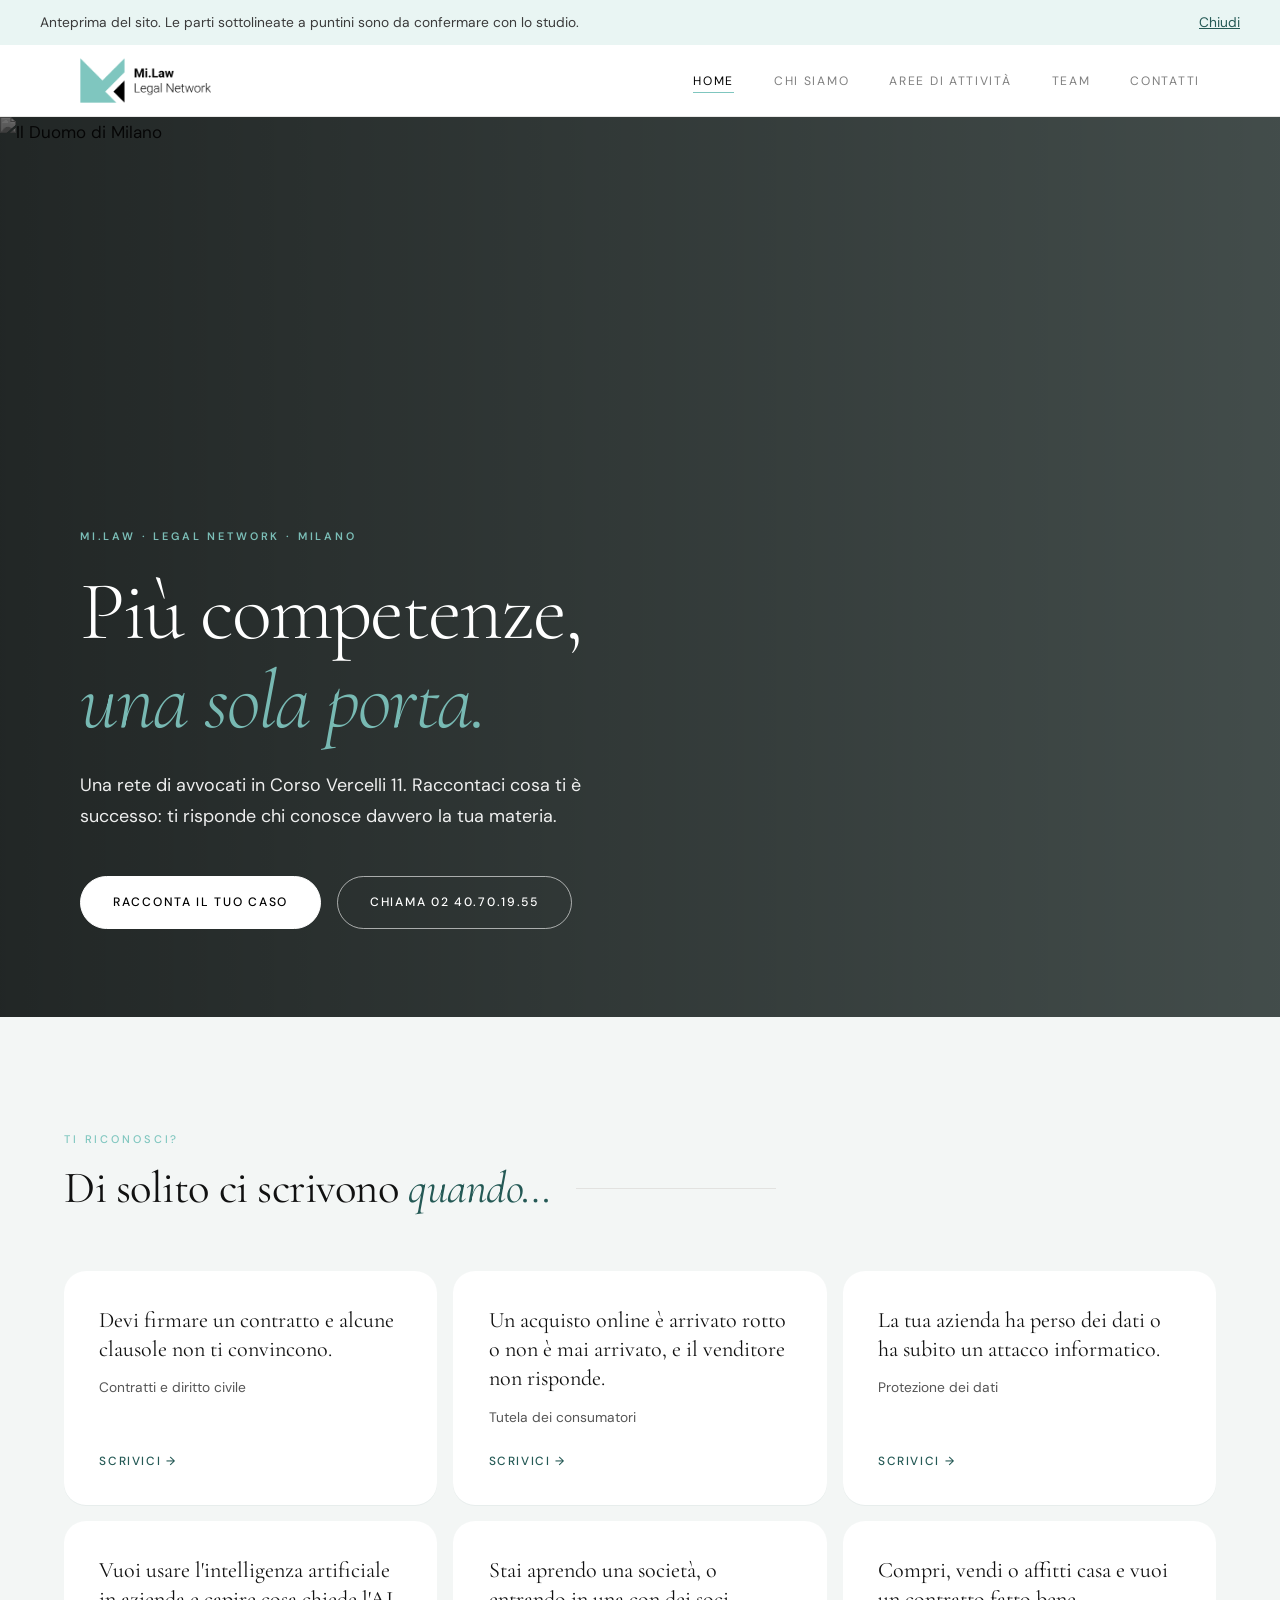
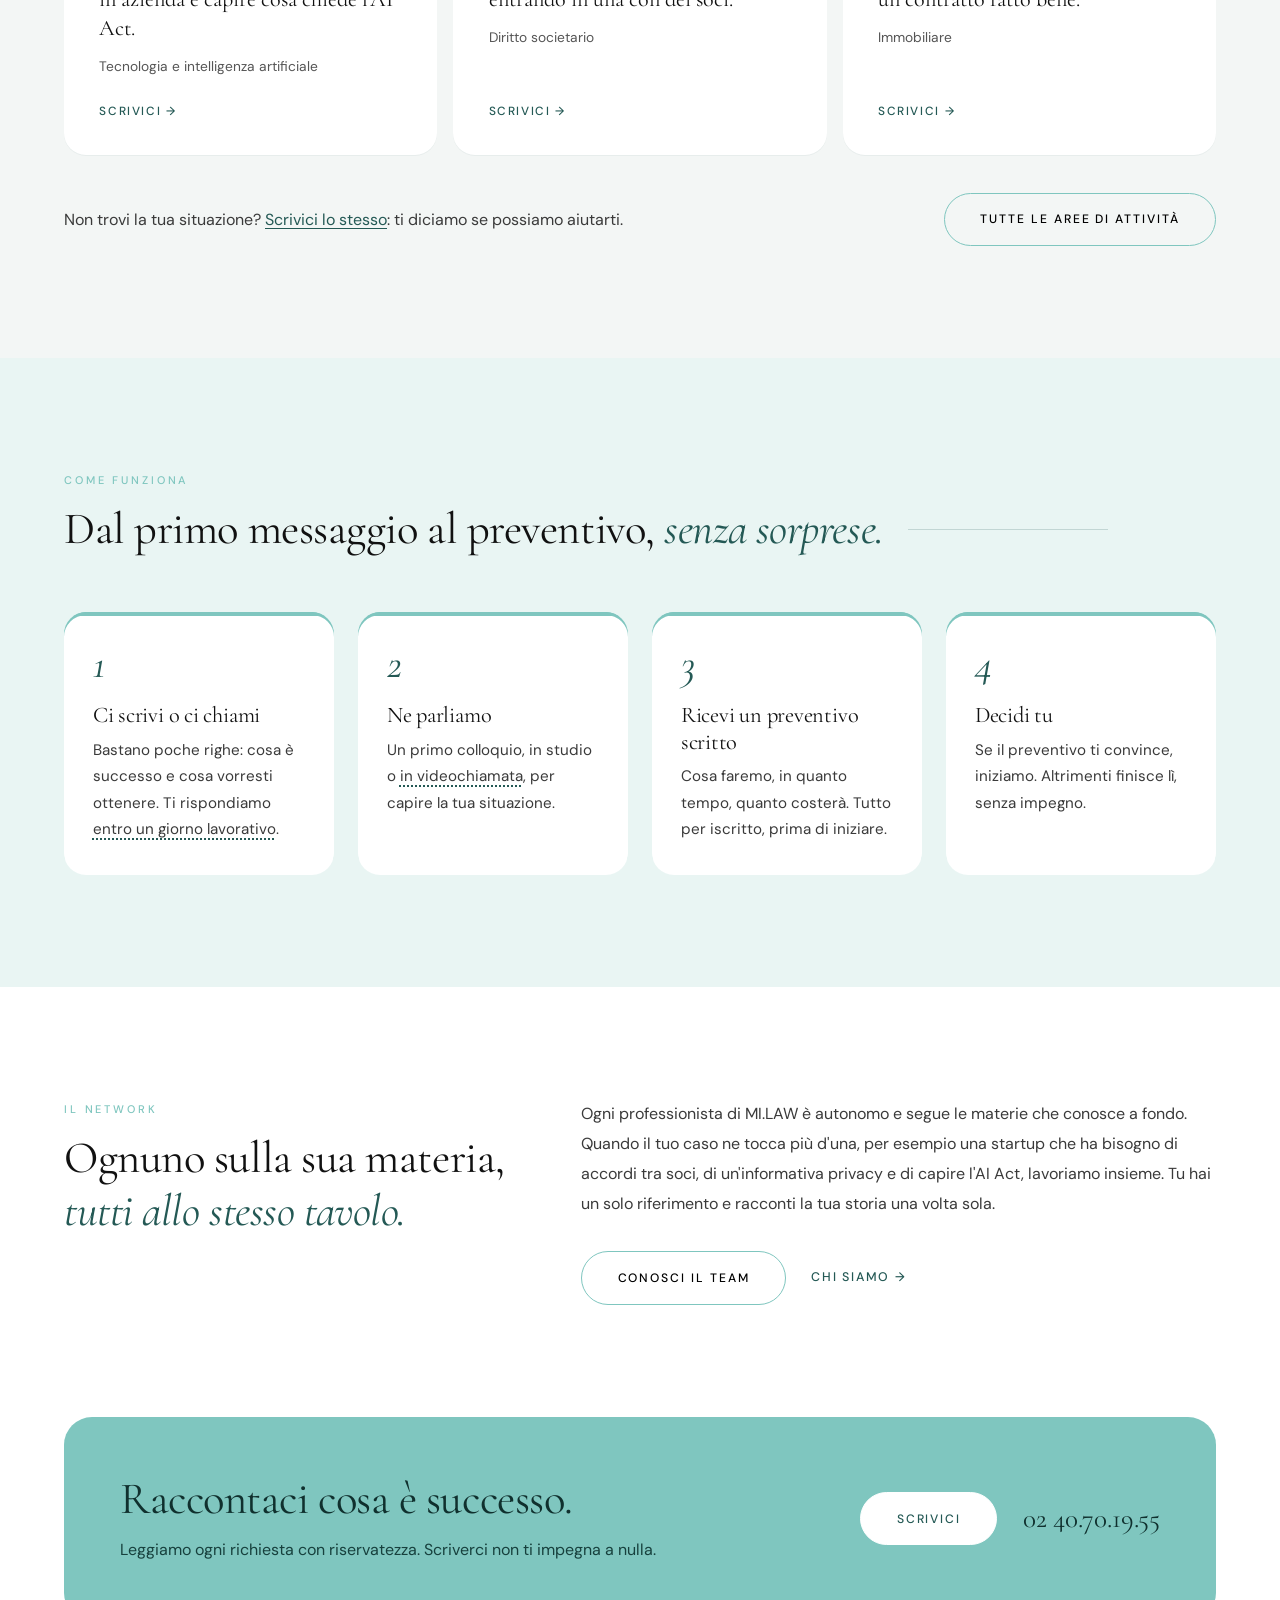
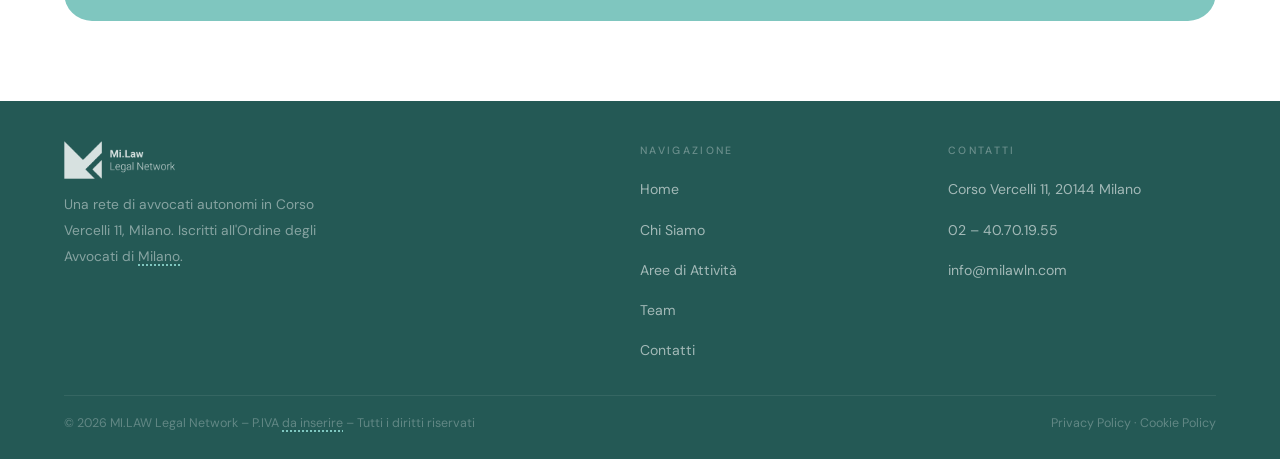
==== commit 790283ed: "Add files via upload" ====
--- a/index.html
+++ b/index.html
@@ -7,7 +7,7 @@
   <title>MI.LAW Legal Network · Avvocati a Milano, Corso Vercelli 11</title>
   <meta name="description" content="MI.LAW Legal Network, Corso Vercelli 11 a Milano: contratti, dati personali, tecnologia e intelligenza artificiale, consumatori, società e immobili. Raccontaci il tuo caso.">
   <link rel="stylesheet" href="style.css">
-  <link rel="stylesheet" href="tema.css?v=2">
+  <link rel="stylesheet" href="tema.css?v=5">
 </head>
 <body>
 
@@ -57,7 +57,7 @@
     </section>
 
     <!-- 2. SITUAZIONI: scegli la tua, il modulo nei Contatti si prepara da solo -->
-    <section class="section" id="situazioni">
+    <section class="section tiles-section" id="situazioni">
       <div class="container">
         <div class="section-header fade-in">
           <span class="section-tag">Ti riconosci?</span>
--- a/tema.css
+++ b/tema.css
@@ -259,3 +259,171 @@
 @media (prefers-reduced-motion: reduce) {
   .area-tile, .tile-visual, .tile-visual::before, .tile-more { transition: none; }
 }
+
+/* Aree: foto vere in bianco e nero con velatura verde acqua (al posto di "area #n") */
+.tile-visual { padding: 0; }
+.tile-visual::before { display: none; }
+.tile-visual img {
+  position: absolute; inset: 0; width: 100%; height: 100%; object-fit: cover;
+  filter: grayscale(1) contrast(1.08) brightness(1.02);
+  transition: transform .8s cubic-bezier(.2,.7,.2,1);
+}
+.tile-visual::after {
+  content: ''; position: absolute; inset: 0; pointer-events: none;
+  background: linear-gradient(160deg, rgba(127,198,191,.55) 0%, rgba(36,89,85,.55) 100%);
+  mix-blend-mode: multiply;
+}
+@media (hover: hover) {
+  .area-tile:hover .tile-visual img { transform: scale(1.06); }
+}
+
+/* ============================================================
+   Team: stessa forma delle card delle aree (angoli arrotondati,
+   cornice bianca, foto arrotondata all'interno)
+   ============================================================ */
+.team-grid { gap: 20px; }
+.flip-card {
+  background: var(--white); border-radius: 22px; padding: 10px;
+  transition: box-shadow .35s ease, transform .35s ease;
+}
+.flip-card-inner { inset: 10px; border-radius: 16px; overflow: hidden; }
+.flip-front, .flip-back { border-radius: 16px; }
+.flip-front { background: linear-gradient(160deg, #b9c9c6 0%, #8fa7a3 100%); }
+.flip-front-content { background: linear-gradient(to top, rgba(15,46,44,.82) 0%, rgba(15,46,44,.35) 65%, transparent 100%); }
+.flip-front::before { display: none; }
+.flip-photo { filter: grayscale(1) contrast(1.05); }
+.flip-back-cta { border-radius: 999px; background: var(--acqua); color: #0f2e2c; }
+.flip-back-cta:hover { background: #fff; }
+.flip-tag { border-radius: 999px; }
+@media (hover: hover) {
+  .flip-card:hover { box-shadow: 0 18px 40px -18px rgba(31,77,74,.35); transform: translateY(-4px); }
+}
+/* telefono: foto arrotondata sopra, dettagli sotto dentro la stessa card */
+@media (hover: none) {
+  .flip-card { padding: 10px; }
+  .flip-card-inner { border-radius: 16px; }
+  .flip-front { border-radius: 16px 16px 0 0; }
+  .flip-back { border-radius: 0 0 16px 16px; }
+}
+
+/* Profilo: riquadro foto arrotondato */
+.profile-photo-wrap { border-radius: 18px !important; overflow: hidden; }
+/* la cornice toglie spazio: card un po' più alte e retro più compatto */
+@media (hover: hover) {
+  .flip-card { height: 440px; }
+  .flip-back { padding: 1.6rem 1.6rem 1.4rem; }
+  .flip-back-desc { -webkit-line-clamp: 6; }
+  .flip-back-cta { margin-top: .8rem; }
+}
+
+/* ============================================================
+   Stesso linguaggio in tutto il sito: angoli arrotondati,
+   bottoni ed etichette a pillola
+   ============================================================ */
+:root { --r-card: 22px; --r-inner: 16px; --r-field: 12px; }
+
+/* Bottoni a pillola */
+.btn, .btn-primary, .btn-secondary, .btn-light, .btn-teal, .btn-ink, .cookie-btn { border-radius: 999px; }
+.form-submit .btn { border-radius: 999px; }
+
+/* Home: situazioni come card separate */
+.sit-grid { gap: 20px; background: none; border: 0; }
+.sit { border-radius: var(--r-card); transition: box-shadow .35s ease, transform .35s ease; }
+.sit::before { display: none; }
+.sit::after { border-radius: var(--r-card); }
+@media (hover: hover) {
+  .sit:hover { box-shadow: 0 18px 40px -18px rgba(31,77,74,.35); transform: translateY(-4px); }
+}
+/* Home: passaggi */
+.steps li { border-radius: var(--r-card); border-top: 0; box-shadow: inset 0 3px 0 var(--acqua); }
+
+/* Chi siamo: valori */
+.valori-grid { display: grid; grid-template-columns: repeat(auto-fit, minmax(220px, 1fr)); gap: 20px; margin-top: 3rem; }
+.valore-card { border-radius: var(--r-card); }
+.valore-card { border-color: transparent; }
+.valore-card::before { display: none; }
+.section-alt .valore-card { transition: box-shadow .35s ease, transform .35s ease; }
+@media (hover: hover) {
+  .valore-card:hover { box-shadow: 0 18px 40px -18px rgba(31,77,74,.3); transform: translateY(-4px); background: var(--white); }
+}
+
+/* Aree: settori come pillole */
+.settore-tag {
+  display: inline-block; border: 1px solid rgba(36,89,85,.35); color: var(--acqua-scuro); background: var(--white);
+  padding: .55rem 1.2rem; border-radius: 999px; font-size: .78rem; letter-spacing: .12em; text-transform: uppercase; font-family: var(--sans);
+}
+
+/* Contatti: modulo, orari e mappa */
+.form-wrapper { border-radius: var(--r-card); border: 0; background: #f3f6f5; }
+.form-group input, .form-group textarea, .form-group select { border-radius: var(--r-field); }
+.orari-block { border-radius: var(--r-inner); border-left: 0; background: var(--acqua-chiaro); }
+.map-block { border-radius: var(--r-card); border: 0; background: var(--acqua-chiaro); }
+.privacy-row input[type="checkbox"] { border-radius: 4px; }
+
+/* Profilo: blocchi laterali in un'unica card arrotondata */
+.profile-sidebar { border-radius: var(--r-card); overflow: hidden; }
+.sidebar-tag { border-radius: 999px !important; }
+
+/* Banner dei cookie */
+.cookie-modal-box { border-radius: var(--r-card); }
+/* bottoni sempre visibili nelle sezioni (l'animazione serviva solo al vecchio hero) */
+.section .btn-group { opacity: 1; animation: none; }
+
+/* ============================================================
+   Forma arrotondata su tutto il sito (stesso linguaggio di Aree e Team)
+   Card: 22px · riquadri interni: 16px · campi: 12px · bottoni: a pillola
+   ============================================================ */
+:root { --r-card: 22px; --r-inner: 16px; --r-field: 12px; }
+
+/* Bottoni a pillola */
+.btn, .tiles-nav button, .callbar a { border-radius: 999px; }
+.callbar a { border-radius: 0; }
+.cookie-btn { border-radius: 999px; }
+
+/* Home — situazioni: card separate invece della griglia a righe */
+.sit-grid { gap: 16px; background: none; border: 0; }
+.sit { border-radius: var(--r-card); box-shadow: 0 1px 0 rgba(36,89,85,.06); }
+.sit::before { display: none; }
+@media (hover: hover) {
+  .sit { transition: background .28s ease, box-shadow .35s ease, transform .35s ease; }
+  .sit:hover { box-shadow: 0 18px 40px -20px rgba(31,77,74,.35); transform: translateY(-4px); }
+}
+#situazioni { background: #f3f6f5; }
+
+/* Home — come funziona */
+.steps li { border-radius: var(--r-card); border-top: 0; position: relative; overflow: hidden; }
+.steps li::before { content: ''; position: absolute; left: 0; right: 0; top: 0; height: 4px; background: var(--acqua); }
+
+/* Home — fascia finale: un riquadro arrotondato dentro la pagina */
+.cta-acqua { background: var(--white); padding: 0 1.5rem 5rem; }
+.cta-acqua .cta-inner { background: var(--acqua); border-radius: 28px; padding: 3.5rem 3.5rem; max-width: 1200px; }
+
+/* Chi siamo — valori */
+.valori-grid { gap: 16px !important; background: none !important; border: 0 !important; }
+.valore-card { border-radius: var(--r-card); border: 0 !important; background: var(--white); }
+.valore-card::before { display: none; }
+.valore-card:hover { background: var(--acqua-chiaro); }
+.valore-card:hover h3 { color: var(--acqua-scuro); }
+.section-alt { background: #f3f6f5; }
+
+/* Contatti */
+.form-wrapper { border-radius: var(--r-card); border: 0; background: #f3f6f5; }
+.form-group input, .form-group textarea, .form-group select { border-radius: var(--r-field); }
+.form-group input:focus, .form-group textarea:focus, .form-group select:focus { border-color: var(--acqua-scuro); }
+.form-submit .btn { border-radius: 999px; }
+.orari-block { border-radius: var(--r-inner); border-left: 0; background: var(--acqua-chiaro); }
+.map-block { border-radius: var(--r-card); border: 0; background: var(--acqua-chiaro); }
+#form-success, .form-done { border-radius: var(--r-inner); border-left: 0 !important; }
+
+/* Profilo */
+.sidebar-block { border-radius: var(--r-card); margin-bottom: 12px !important; background: #f3f6f5 !important; }
+.sidebar-tag { border-radius: 999px; }
+.profile-lang-tag { border-radius: 999px; }
+
+/* Aree — settori tradizionali */
+.pill, .settore-tag { border-radius: 999px; }
+
+@media (max-width: 600px) {
+  .cta-acqua { padding: 0 1rem 3.5rem; }
+  .cta-acqua .cta-inner { padding: 2.4rem 1.6rem; border-radius: var(--r-card); }
+}
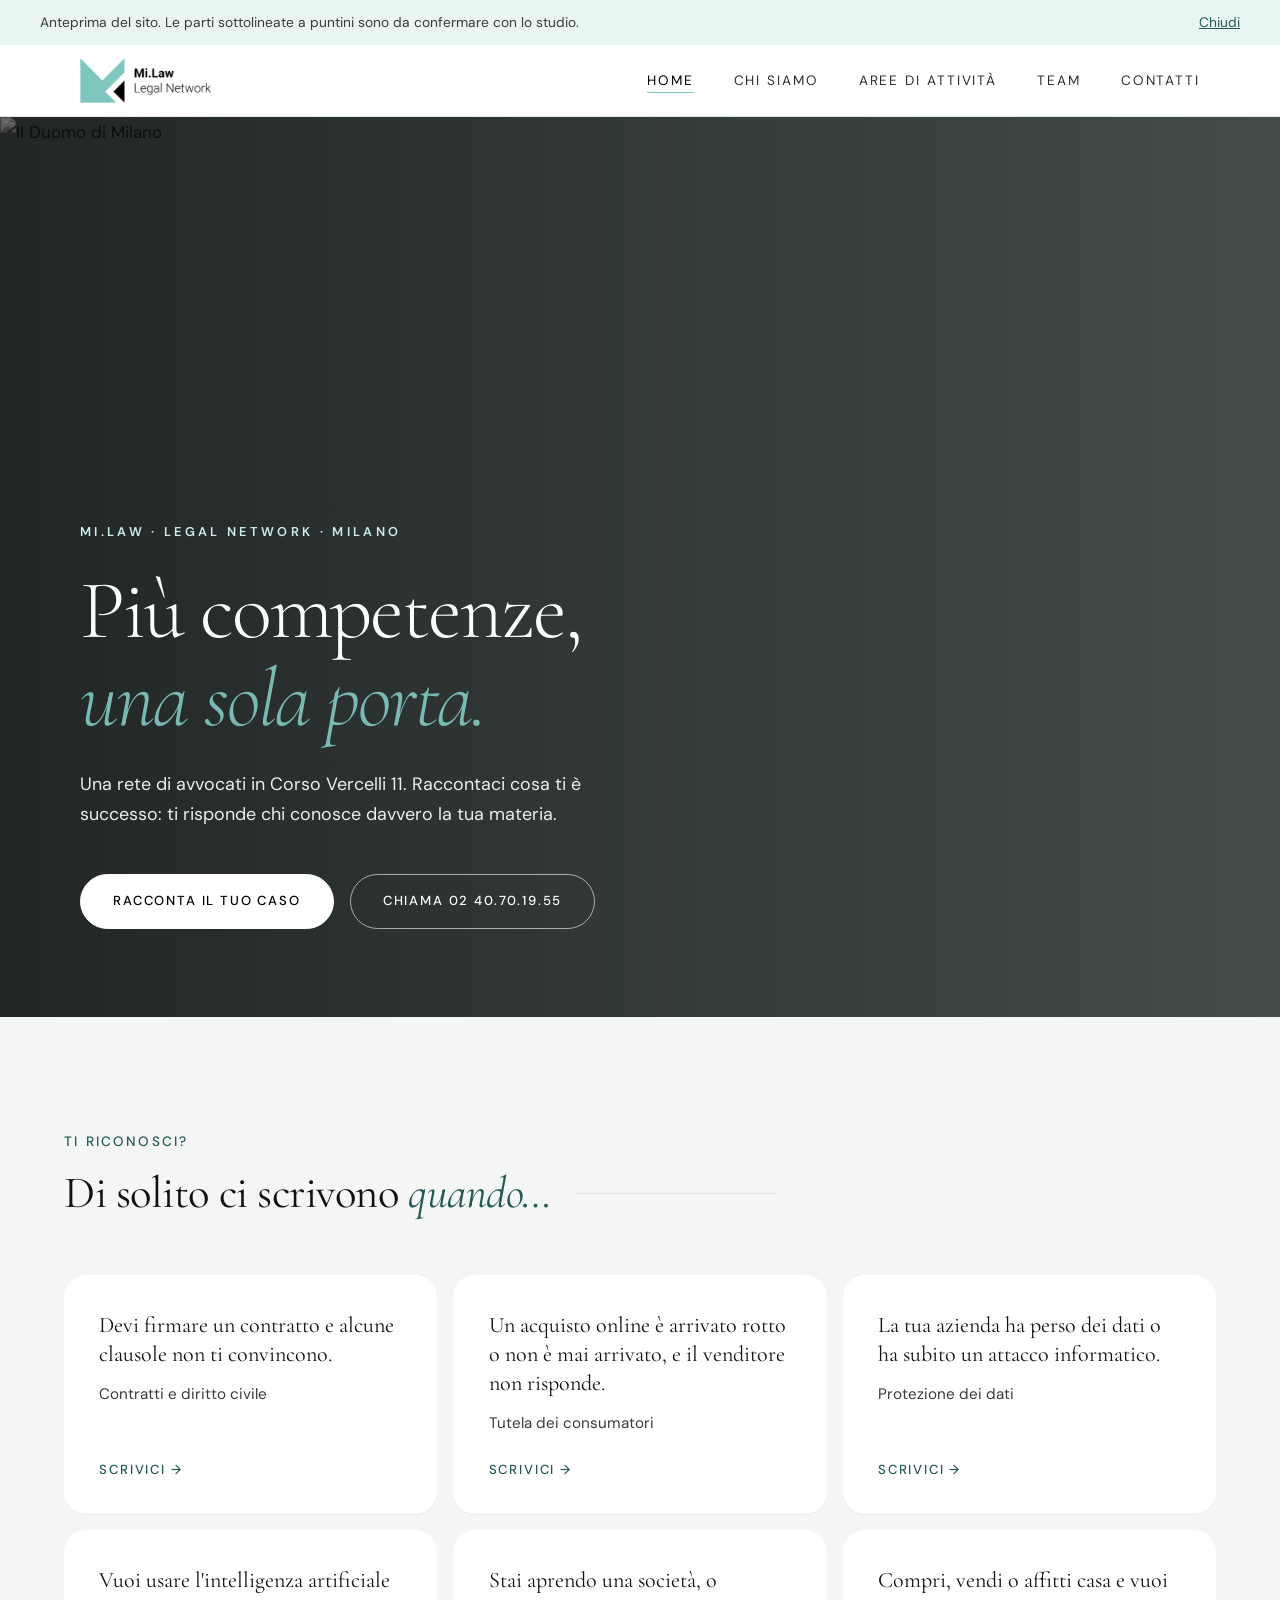
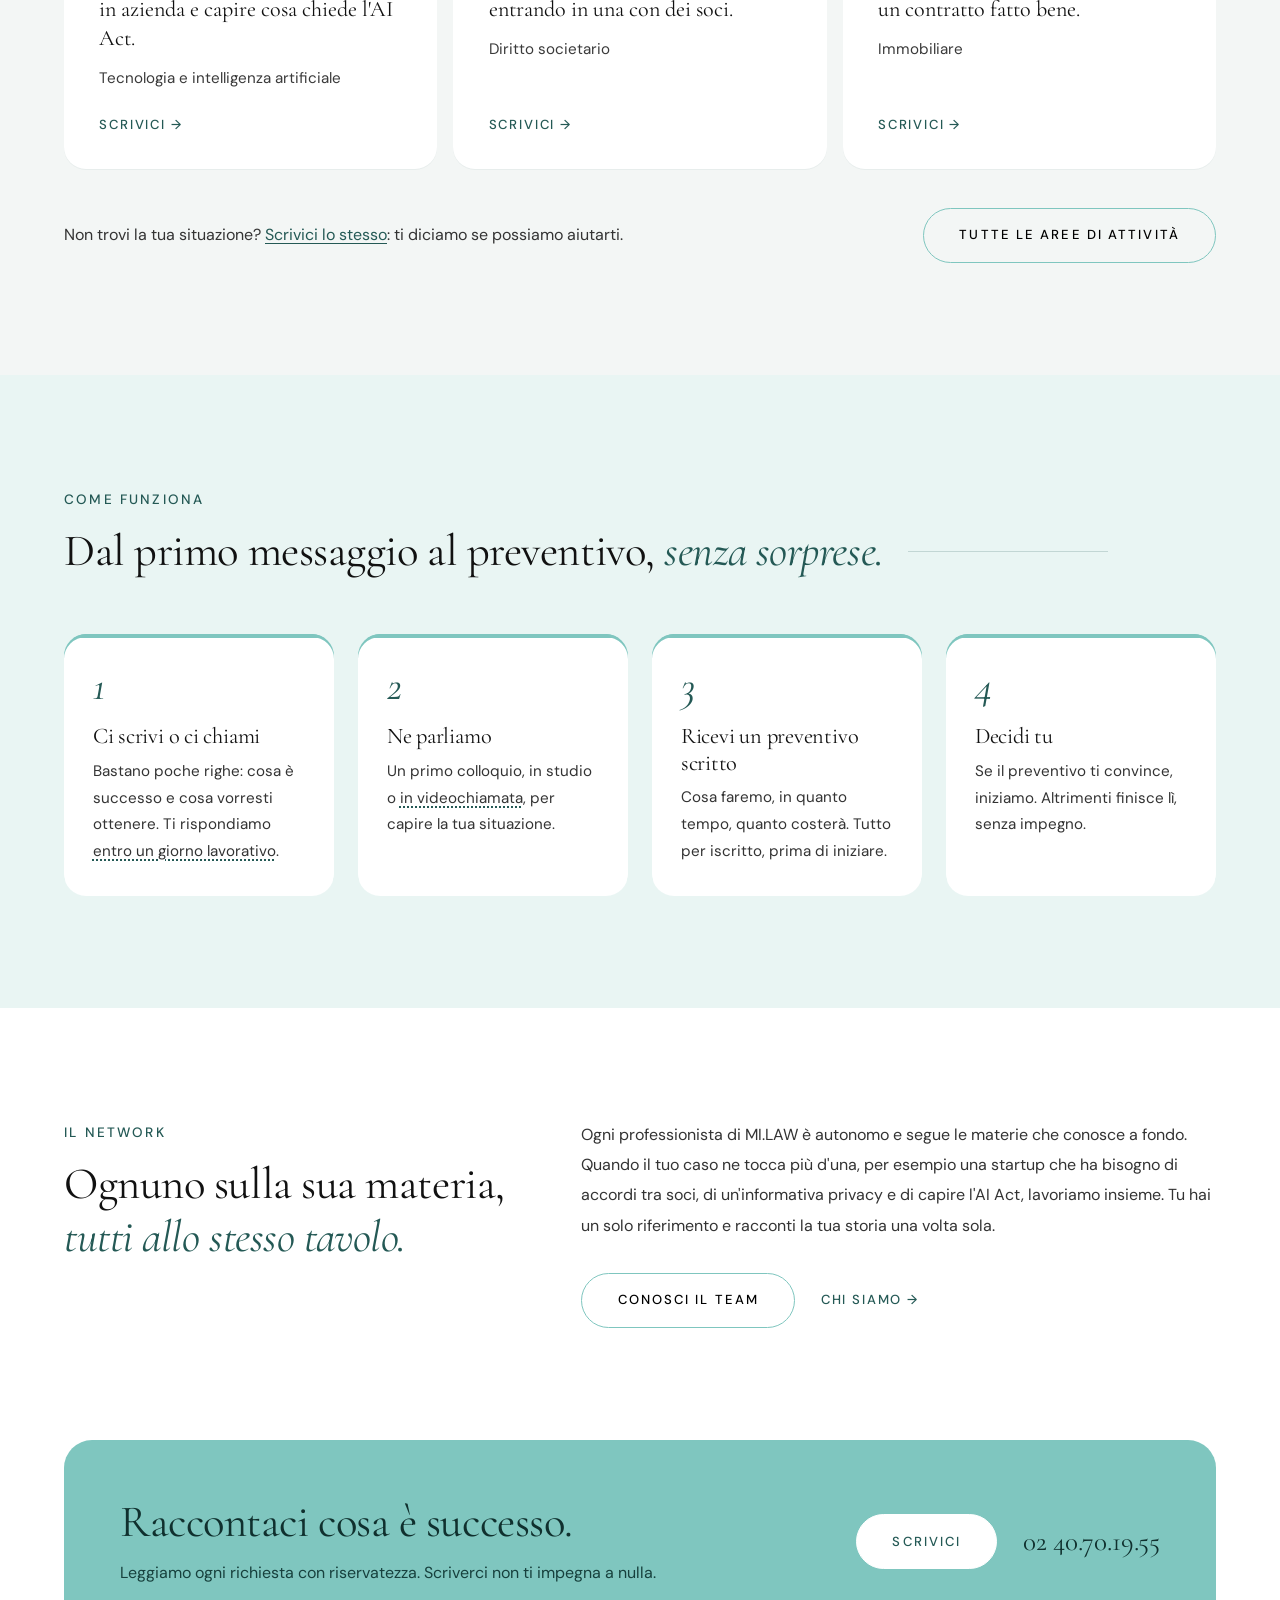
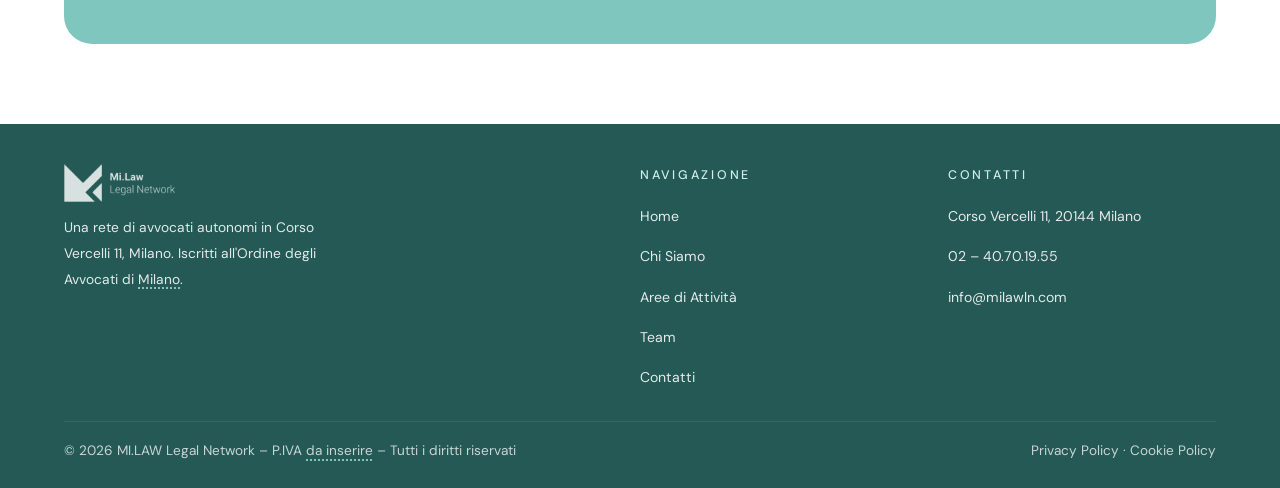
==== commit 10469269: "Add files via upload" ====
--- a/index.html
+++ b/index.html
@@ -7,7 +7,7 @@
   <title>MI.LAW Legal Network · Avvocati a Milano, Corso Vercelli 11</title>
   <meta name="description" content="MI.LAW Legal Network, Corso Vercelli 11 a Milano: contratti, dati personali, tecnologia e intelligenza artificiale, consumatori, società e immobili. Raccontaci il tuo caso.">
   <link rel="stylesheet" href="style.css">
-  <link rel="stylesheet" href="tema.css?v=5">
+  <link rel="stylesheet" href="tema.css?v=6">
 </head>
 <body>
 
--- a/tema.css
+++ b/tema.css
@@ -427,3 +427,59 @@
   .cta-acqua { padding: 0 1rem 3.5rem; }
   .cta-acqua .cta-inner { padding: 2.4rem 1.6rem; border-radius: var(--r-card); }
 }
+
+/* ============================================================
+   Leggibilità (WCAG AA): testo lungo senza grazie, pesi pieni,
+   etichette più grandi e contrastate, niente testo minuscolo
+   ============================================================ */
+body { color: #1f1f1f; }
+p { color: #333; }
+
+/* Il corsivo/serif resta solo per i titoli: i paragrafi lunghi vanno in DM Sans */
+.profile-bio, .profile-bio p {
+  font-family: var(--sans) !important; font-weight: 400 !important;
+  font-size: 1.08rem !important; line-height: 1.8 !important; color: #2a2a2a !important;
+}
+.profile-bio p + p { margin-top: 1.2rem !important; }
+
+/* Etichette maiuscole: più grandi e in verde acqua scuro (contrasto oltre 7:1) */
+.section-tag, .sidebar-block-title, .contact-label, .page-hero .page-hero-sub,
+.profile-role, .profile-back, .profile-lang-tag {
+  font-size: 0.8rem !important; letter-spacing: 0.16em !important; color: var(--acqua-scuro) !important; font-weight: 500 !important;
+}
+.hero-cover-tag { font-size: 0.8rem !important; color: #cfeeea !important; }
+.cta-acqua .section-tag { color: #0f2e2c !important; }
+
+/* Profilo: anni e dettagli della formazione */
+.formation-year { font-family: var(--sans) !important; font-size: 0.92rem !important; color: var(--acqua-scuro) !important; font-weight: 500 !important; }
+.formation-desc, .formation-list li { font-size: 0.98rem !important; }
+.albo-note, .sidebar-email { font-size: 0.95rem !important; color: #333 !important; }
+.sidebar-tag { font-size: 0.85rem !important; color: #222 !important; }
+
+/* Testi piccoli: almeno 14-15px e ben scuri */
+.form-note, .privacy-row label, .contact-value, .tile-per, .sit .who, .team-more p { font-size: 0.95rem !important; color: #3a3a3a !important; }
+.form-group label { font-size: 0.8rem !important; color: #2a2a2a !important; }
+.form-group input::placeholder, .form-group textarea::placeholder { color: #6b6b6b; }
+.flip-role { font-size: 0.72rem !important; color: #cfeeea !important; }
+.flip-front .flip-areas { font-size: 0.88rem !important; color: rgba(255,255,255,.9) !important; }
+.flip-tag { font-size: 0.7rem !important; }
+.area-desc { color: #3a3a3a !important; }
+
+/* Piè di pagina: testo più chiaro sul verde scuro */
+footer p, footer li, footer a { color: rgba(255,255,255,.88) !important; }
+footer h4 { color: #cfeeea !important; font-size: 0.78rem !important; }
+.footer-bottom p, .footer-bottom a { font-size: 0.85rem !important; color: rgba(255,255,255,.75) !important; }
+
+/* Menu: un filo più grande e più scuro */
+.nav-links a { font-size: 0.8rem; color: #2f2f2f; }
+
+/* Link riconoscibili anche senza colore */
+main p a:not(.btn) { text-decoration: underline; text-underline-offset: 3px; }
+/* ultimi ritocchi di contrasto e dimensione */
+.form-title em { color: var(--acqua-scuro) !important; }
+.map-block a { color: var(--acqua-scuro) !important; text-decoration: underline; }
+.section-tag, .sidebar-block-title, .contact-label, .page-hero .page-hero-sub,
+.profile-role, .profile-back, .profile-lang-tag, .nav-links a, .settore-tag { font-size: 0.85rem !important; }
+.btn, .sit .go, .tile-more a, .link-acqua { font-size: 0.82rem !important; }
+.profile-photo-placeholder { font-size: 0.8rem !important; }
+.profile-bio { max-width: 66ch; }
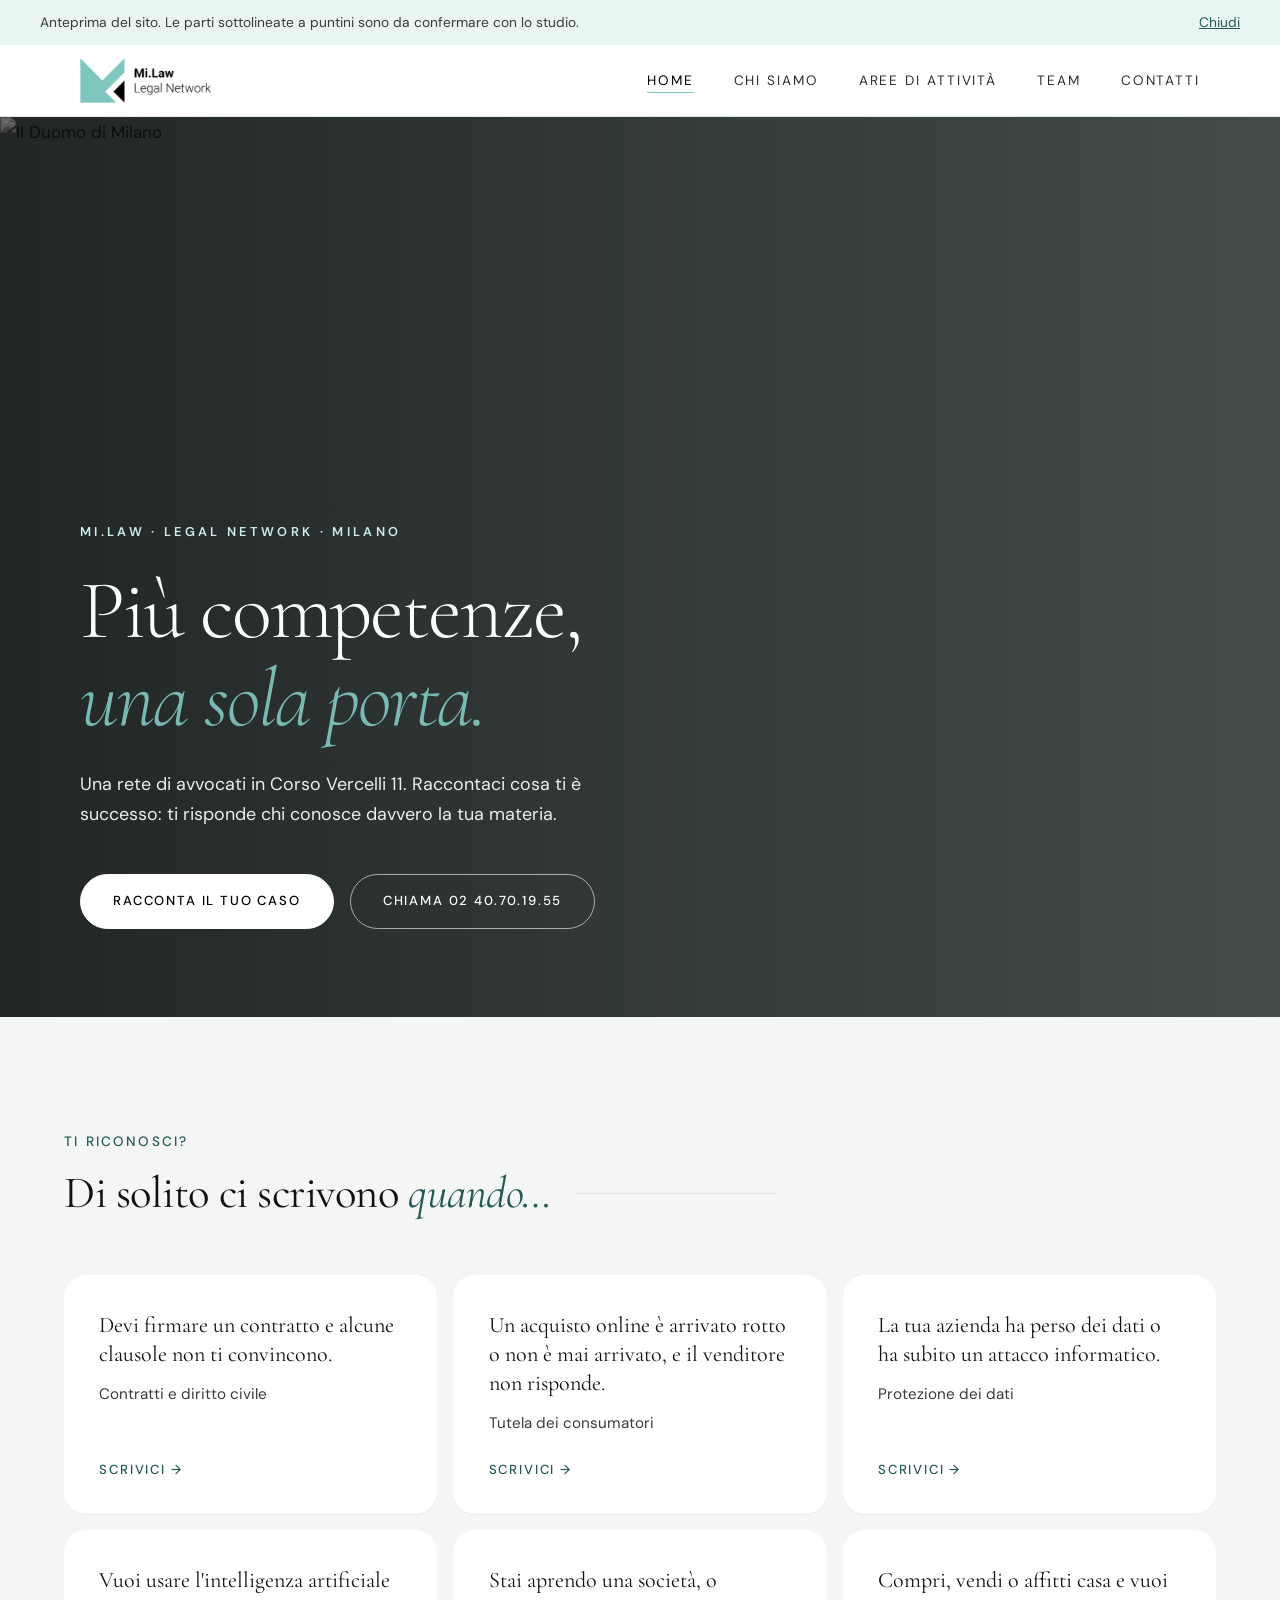
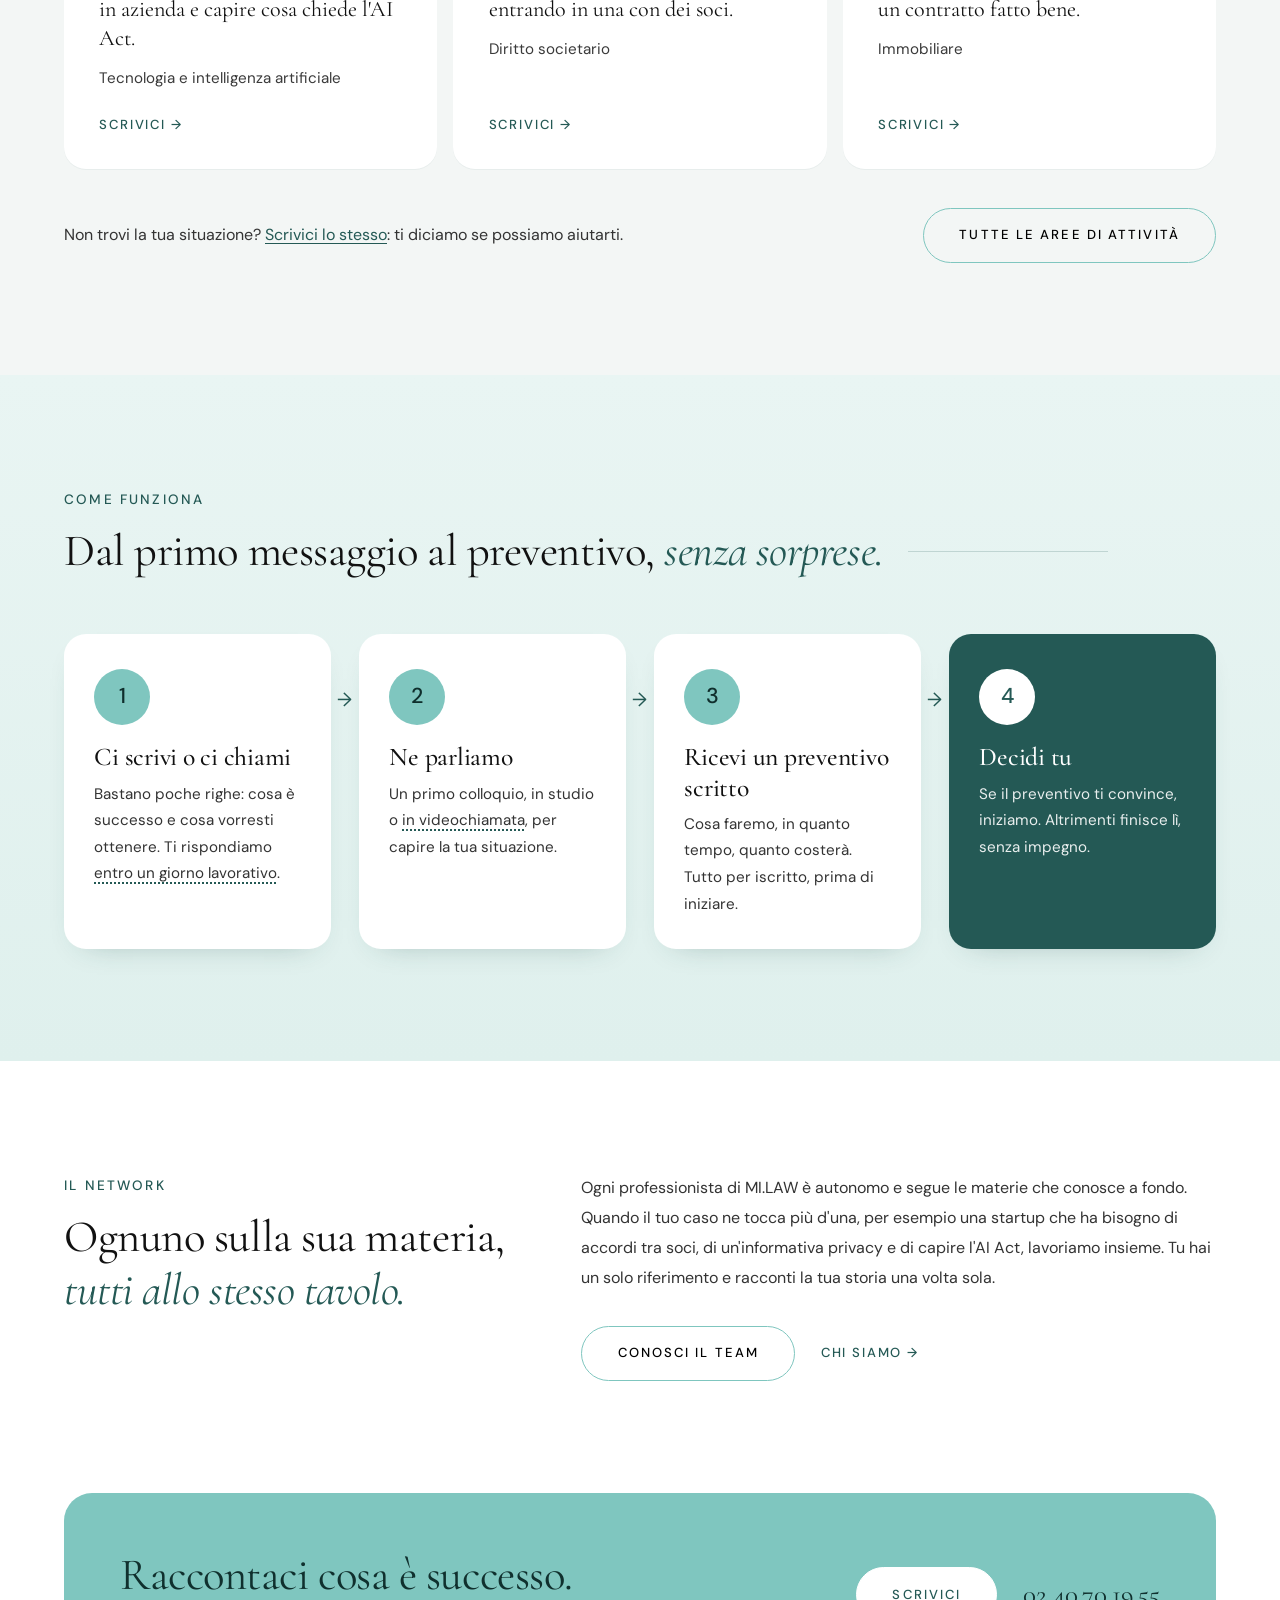
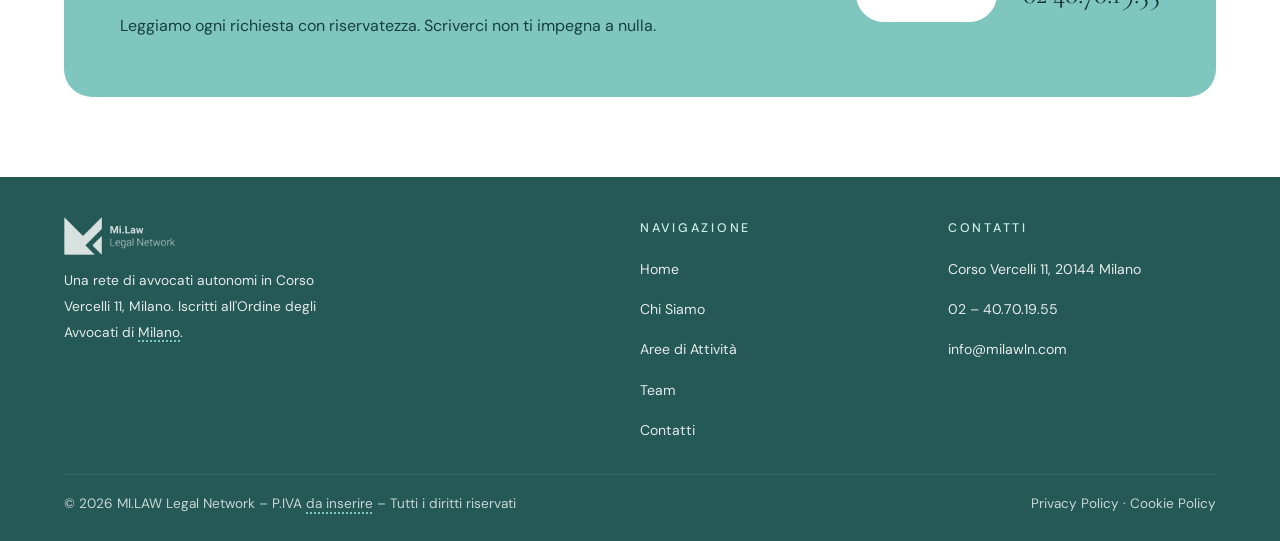
==== commit 4332d8dc: "Add files via upload" ====
--- a/index.html
+++ b/index.html
@@ -7,7 +7,7 @@
   <title>MI.LAW Legal Network · Avvocati a Milano, Corso Vercelli 11</title>
   <meta name="description" content="MI.LAW Legal Network, Corso Vercelli 11 a Milano: contratti, dati personali, tecnologia e intelligenza artificiale, consumatori, società e immobili. Raccontaci il tuo caso.">
   <link rel="stylesheet" href="style.css">
-  <link rel="stylesheet" href="tema.css?v=6">
+  <link rel="stylesheet" href="tema.css?v=7">
 </head>
 <body>
 
--- a/tema.css
+++ b/tema.css
@@ -483,3 +483,41 @@
 .btn, .sit .go, .tile-more a, .link-acqua { font-size: 0.82rem !important; }
 .profile-photo-placeholder { font-size: 0.8rem !important; }
 .profile-bio { max-width: 66ch; }
+
+/* ============================================================
+   Home · Come funziona: più vivo
+   numeri in cerchi pieni, frecce tra i passaggi, ultimo passo evidenziato
+   ============================================================ */
+.section-acqua { background: linear-gradient(180deg, #e9f5f3 0%, #dff0ed 100%); }
+.steps { gap: 28px; }
+.steps li {
+  position: relative; overflow: visible; border-top: 0; padding: 2.2rem 1.9rem 2rem;
+  box-shadow: 0 12px 30px -22px rgba(31,77,74,.45);
+  transition: transform .35s ease, box-shadow .35s ease;
+}
+.steps li::before { display: none; }
+.steps .n {
+  display: inline-grid; place-items: center; width: 56px; height: 56px; border-radius: 50%;
+  background: var(--acqua); color: #0f2e2c; font-family: var(--serif); font-style: normal;
+  font-size: 1.7rem; font-weight: 600; line-height: 1;
+}
+.steps h3 { font-size: 1.6rem; font-weight: 500; margin-top: 1.1rem; }
+/* freccia tra un passaggio e l'altro */
+.steps li:not(:last-child)::after {
+  content: '→'; position: absolute; right: -24px; top: 3.05rem; z-index: 2;
+  width: 22px; text-align: center; font-size: 1.2rem; color: var(--acqua-scuro);
+}
+/* l'ultimo passo è la decisione: card piena */
+.steps li:last-child { background: var(--acqua-scuro); }
+.steps li:last-child h3 { color: #fff; }
+.steps li:last-child p { color: rgba(255,255,255,.9) !important; }
+.steps li:last-child .n { background: #fff; color: var(--acqua-scuro); }
+@media (hover: hover) {
+  .steps li:hover { transform: translateY(-6px); box-shadow: 0 22px 40px -22px rgba(31,77,74,.55); }
+  .steps li:hover .n { background: var(--acqua-scuro); color: #fff; }
+  .steps li:last-child:hover .n { background: var(--acqua); color: #0f2e2c; }
+}
+@media (max-width: 960px) {
+  .steps li:not(:last-child)::after { display: none; }
+}
+.steps .n { font-family: var(--sans) !important; font-size: 1.35rem !important; font-weight: 500 !important; }
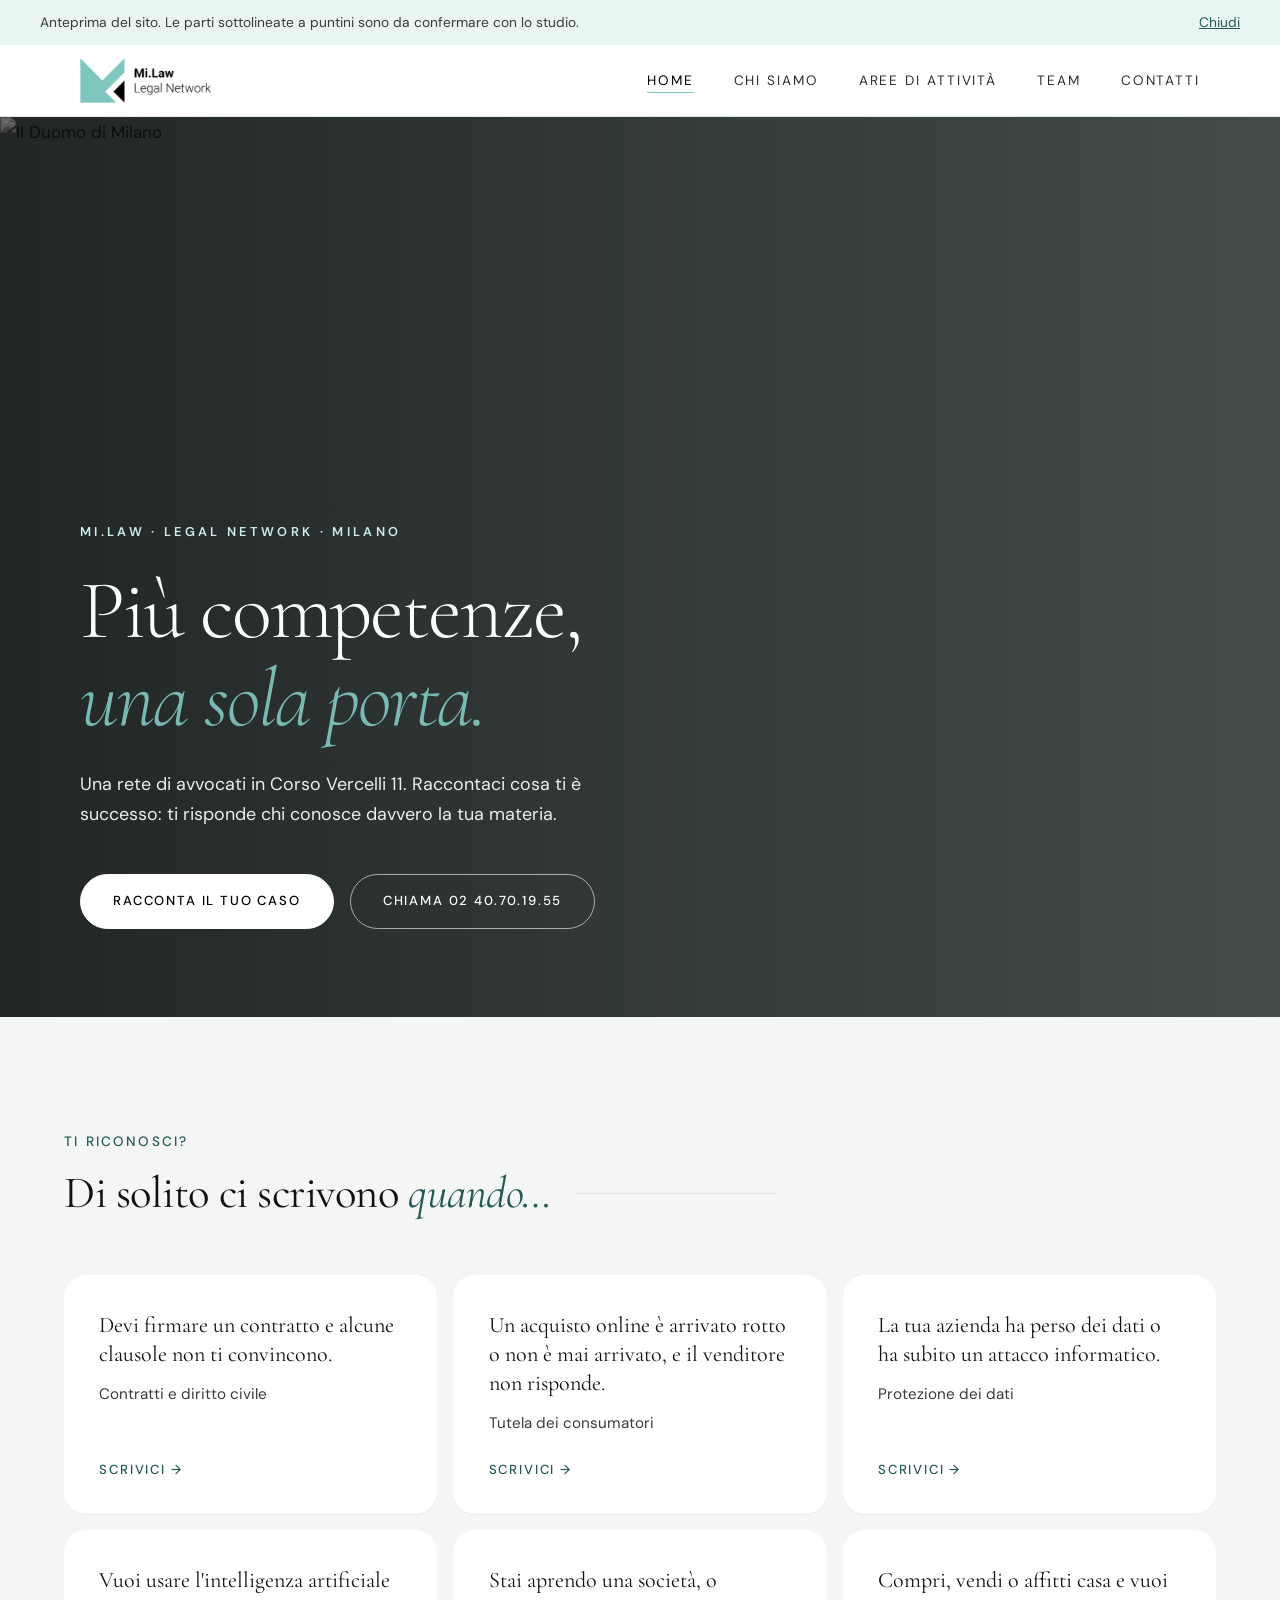
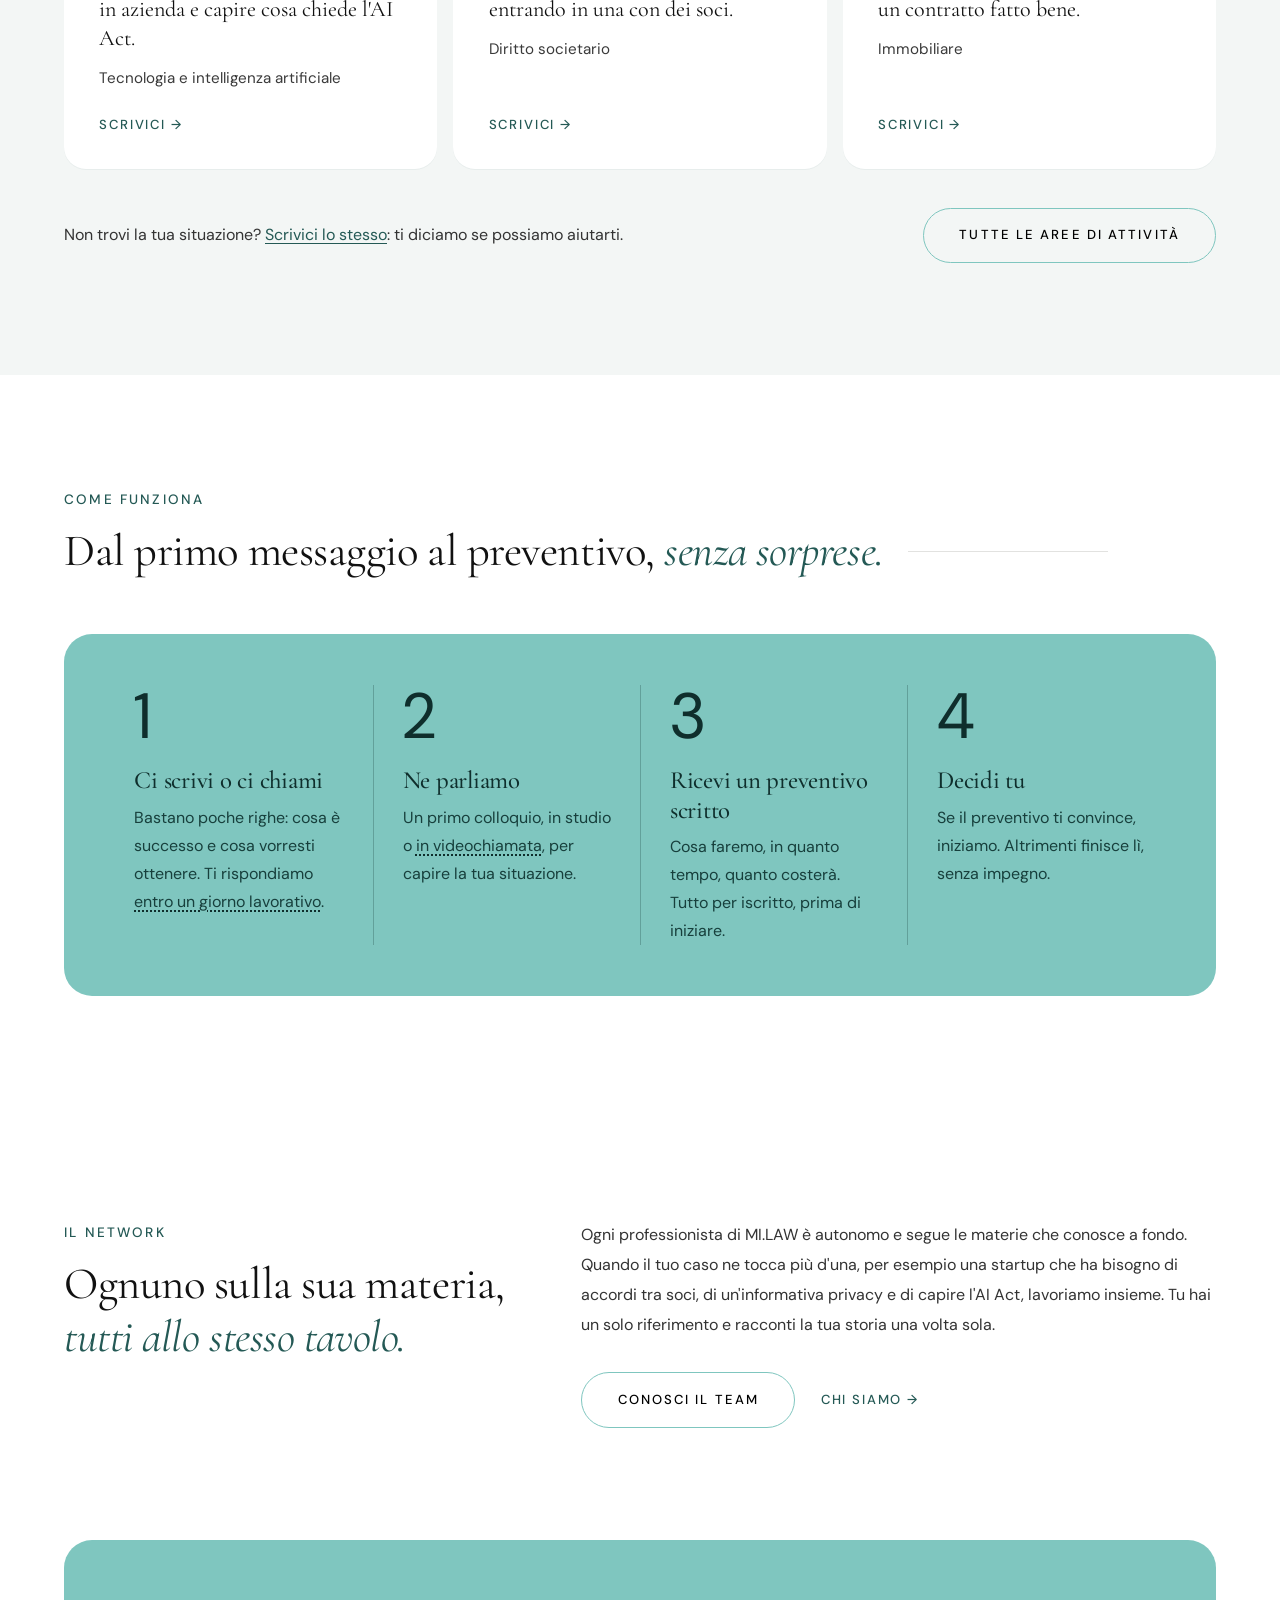
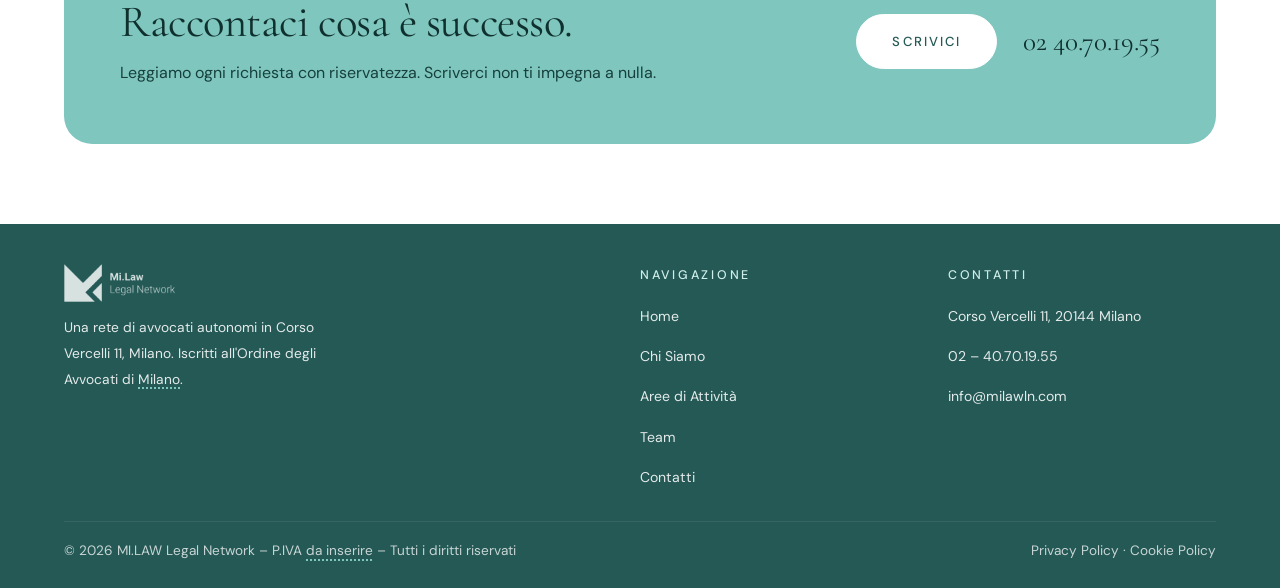
==== commit e016789b: "Add files via upload" ====
--- a/index.html
+++ b/index.html
@@ -7,7 +7,7 @@
   <title>MI.LAW Legal Network · Avvocati a Milano, Corso Vercelli 11</title>
   <meta name="description" content="MI.LAW Legal Network, Corso Vercelli 11 a Milano: contratti, dati personali, tecnologia e intelligenza artificiale, consumatori, società e immobili. Raccontaci il tuo caso.">
   <link rel="stylesheet" href="style.css">
-  <link rel="stylesheet" href="tema.css?v=7">
+  <link rel="stylesheet" href="tema.css?v=8">
 </head>
 <body>
 
--- a/tema.css
+++ b/tema.css
@@ -485,39 +485,34 @@
 .profile-bio { max-width: 66ch; }
 
 /* ============================================================
-   Home · Come funziona: più vivo
-   numeri in cerchi pieni, frecce tra i passaggi, ultimo passo evidenziato
-   ============================================================ */
-.section-acqua { background: linear-gradient(180deg, #e9f5f3 0%, #dff0ed 100%); }
-.steps { gap: 28px; }
+   Home · Come funziona: un unico pannello verde acqua (versione B)
+   ============================================================ */
+.section-acqua { background: var(--white); }
+.section-acqua .section-line::after { background: var(--border); }
+.steps {
+  background: var(--acqua); border-radius: 28px; padding: 3.2rem 2.6rem;
+  grid-template-columns: repeat(4, 1fr); gap: 0;
+}
 .steps li {
-  position: relative; overflow: visible; border-top: 0; padding: 2.2rem 1.9rem 2rem;
-  box-shadow: 0 12px 30px -22px rgba(31,77,74,.45);
-  transition: transform .35s ease, box-shadow .35s ease;
-}
-.steps li::before { display: none; }
+  background: none !important; box-shadow: none; border: 0; border-radius: 0; overflow: visible;
+  padding: 0 1.8rem; border-left: 1px solid rgba(15,46,44,.25) !important;
+}
+.steps li:first-child { border-left: 0 !important; }
+.steps li::before, .steps li::after { display: none !important; }
 .steps .n {
-  display: inline-grid; place-items: center; width: 56px; height: 56px; border-radius: 50%;
-  background: var(--acqua); color: #0f2e2c; font-family: var(--serif); font-style: normal;
-  font-size: 1.7rem; font-weight: 600; line-height: 1;
-}
-.steps h3 { font-size: 1.6rem; font-weight: 500; margin-top: 1.1rem; }
-/* freccia tra un passaggio e l'altro */
-.steps li:not(:last-child)::after {
-  content: '→'; position: absolute; right: -24px; top: 3.05rem; z-index: 2;
-  width: 22px; text-align: center; font-size: 1.2rem; color: var(--acqua-scuro);
-}
-/* l'ultimo passo è la decisione: card piena */
-.steps li:last-child { background: var(--acqua-scuro); }
-.steps li:last-child h3 { color: #fff; }
-.steps li:last-child p { color: rgba(255,255,255,.9) !important; }
-.steps li:last-child .n { background: #fff; color: var(--acqua-scuro); }
-@media (hover: hover) {
-  .steps li:hover { transform: translateY(-6px); box-shadow: 0 22px 40px -22px rgba(31,77,74,.55); }
-  .steps li:hover .n { background: var(--acqua-scuro); color: #fff; }
-  .steps li:last-child:hover .n { background: var(--acqua); color: #0f2e2c; }
-}
+  display: block; width: auto; height: auto; background: none; border-radius: 0;
+  font-family: var(--sans); font-style: normal; font-weight: 400; font-size: 4rem; line-height: 1; color: #0f2e2c;
+}
+.steps h3 { color: #0f2e2c; font-size: 1.55rem; font-weight: 500; margin: 1.1rem 0 .5rem; }
+.steps p { color: #173f3c !important; font-size: 1rem; }
+.steps .tbc { text-decoration-color: #0f2e2c; }
 @media (max-width: 960px) {
-  .steps li:not(:last-child)::after { display: none; }
-}
-.steps .n { font-family: var(--sans) !important; font-size: 1.35rem !important; font-weight: 500 !important; }
+  .steps { grid-template-columns: 1fr 1fr; row-gap: 2.4rem; padding: 2.6rem 1.6rem; }
+  .steps li:nth-child(3) { border-left: 0 !important; }
+}
+@media (max-width: 600px) {
+  .steps { grid-template-columns: 1fr; }
+  .steps li { border-left: 0 !important; padding: 0 0 2rem; border-bottom: 1px solid rgba(15,46,44,.25) !important; }
+  .steps li:last-child { border-bottom: 0 !important; padding-bottom: 0; }
+  .steps .n { font-size: 3rem; }
+}
